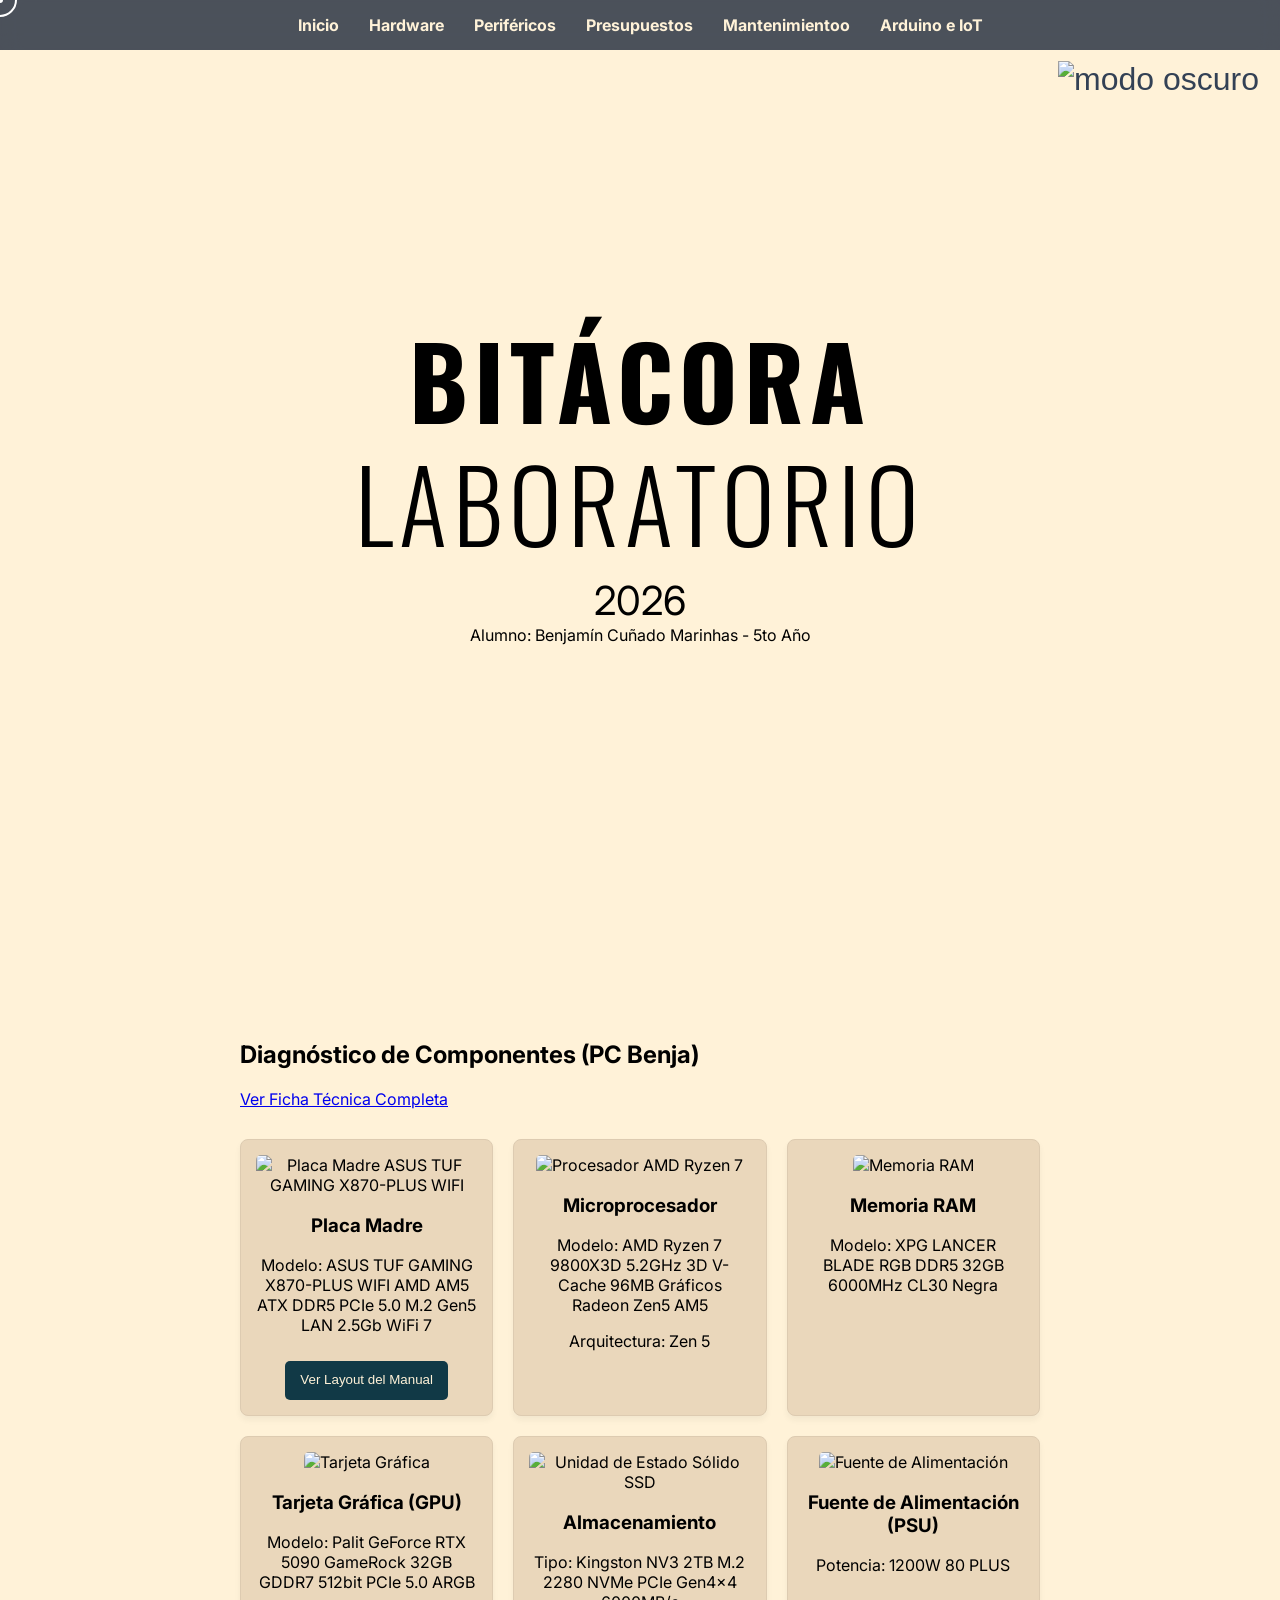
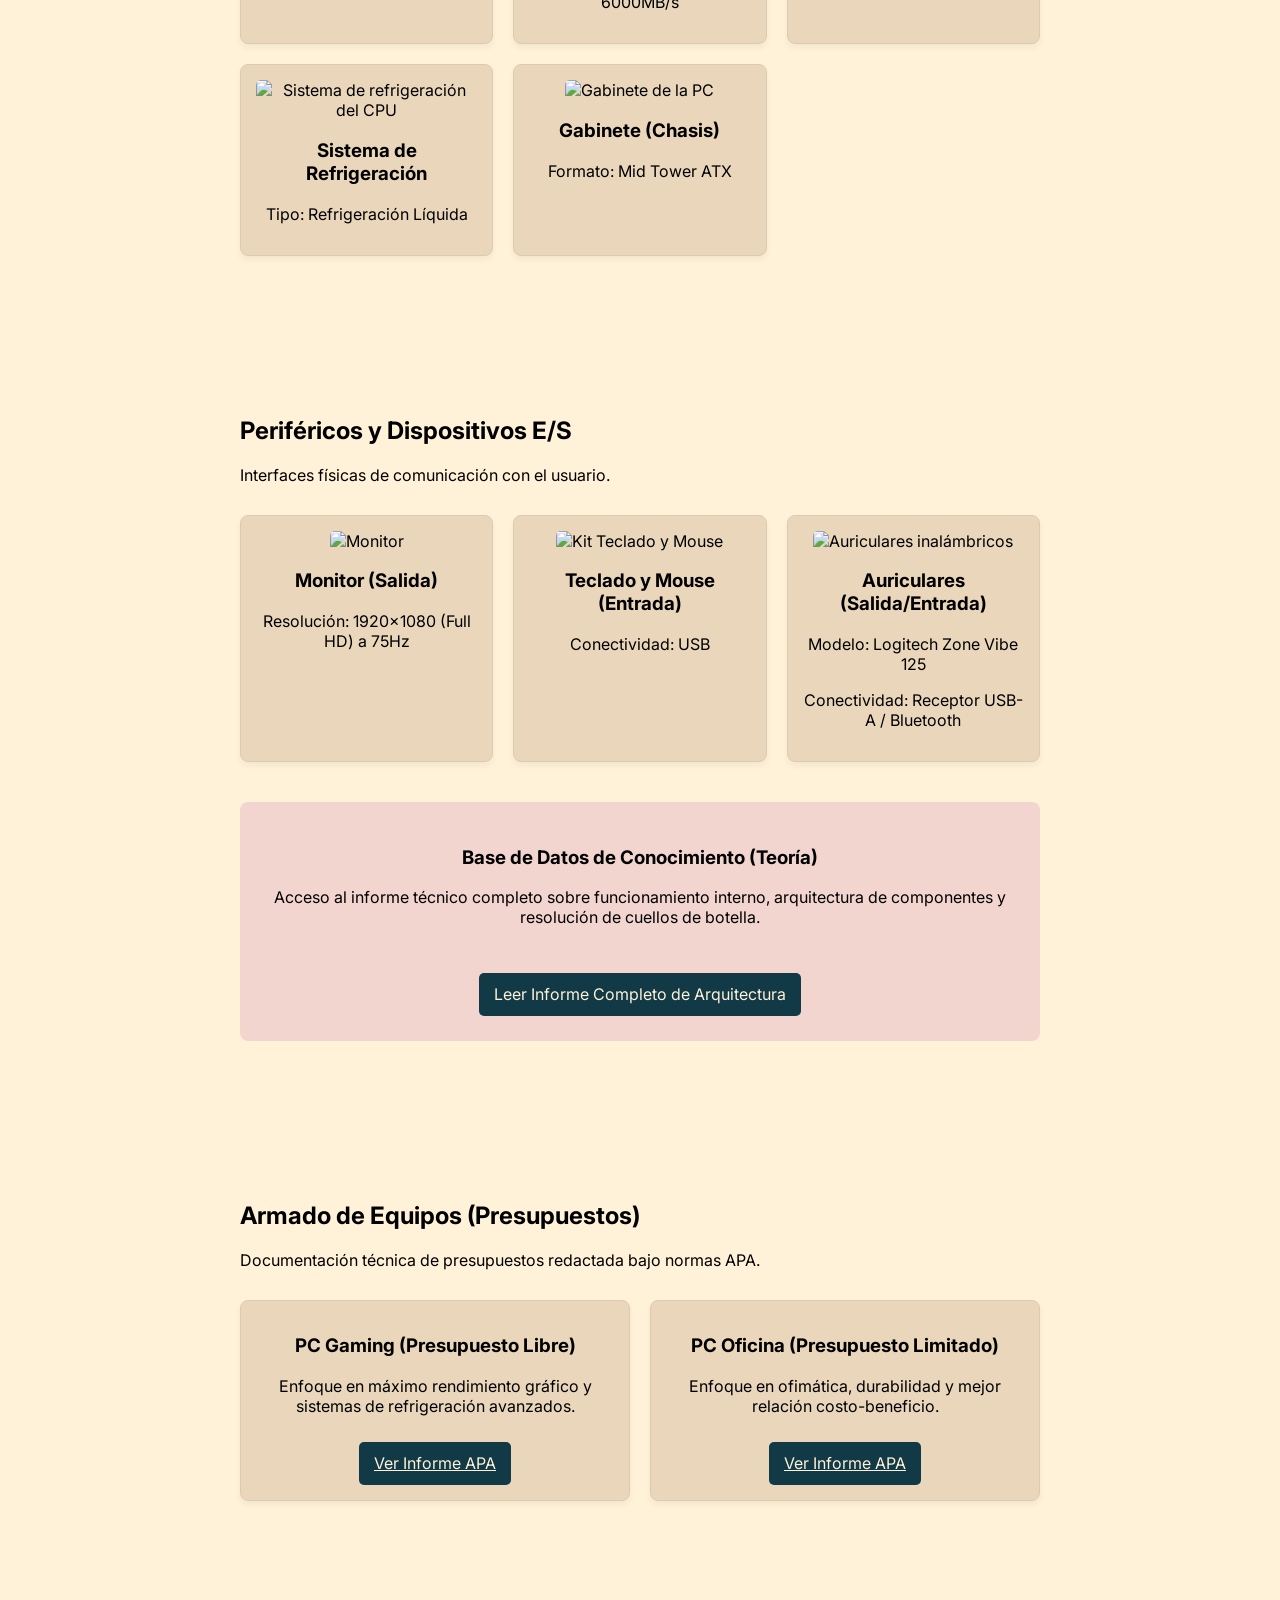
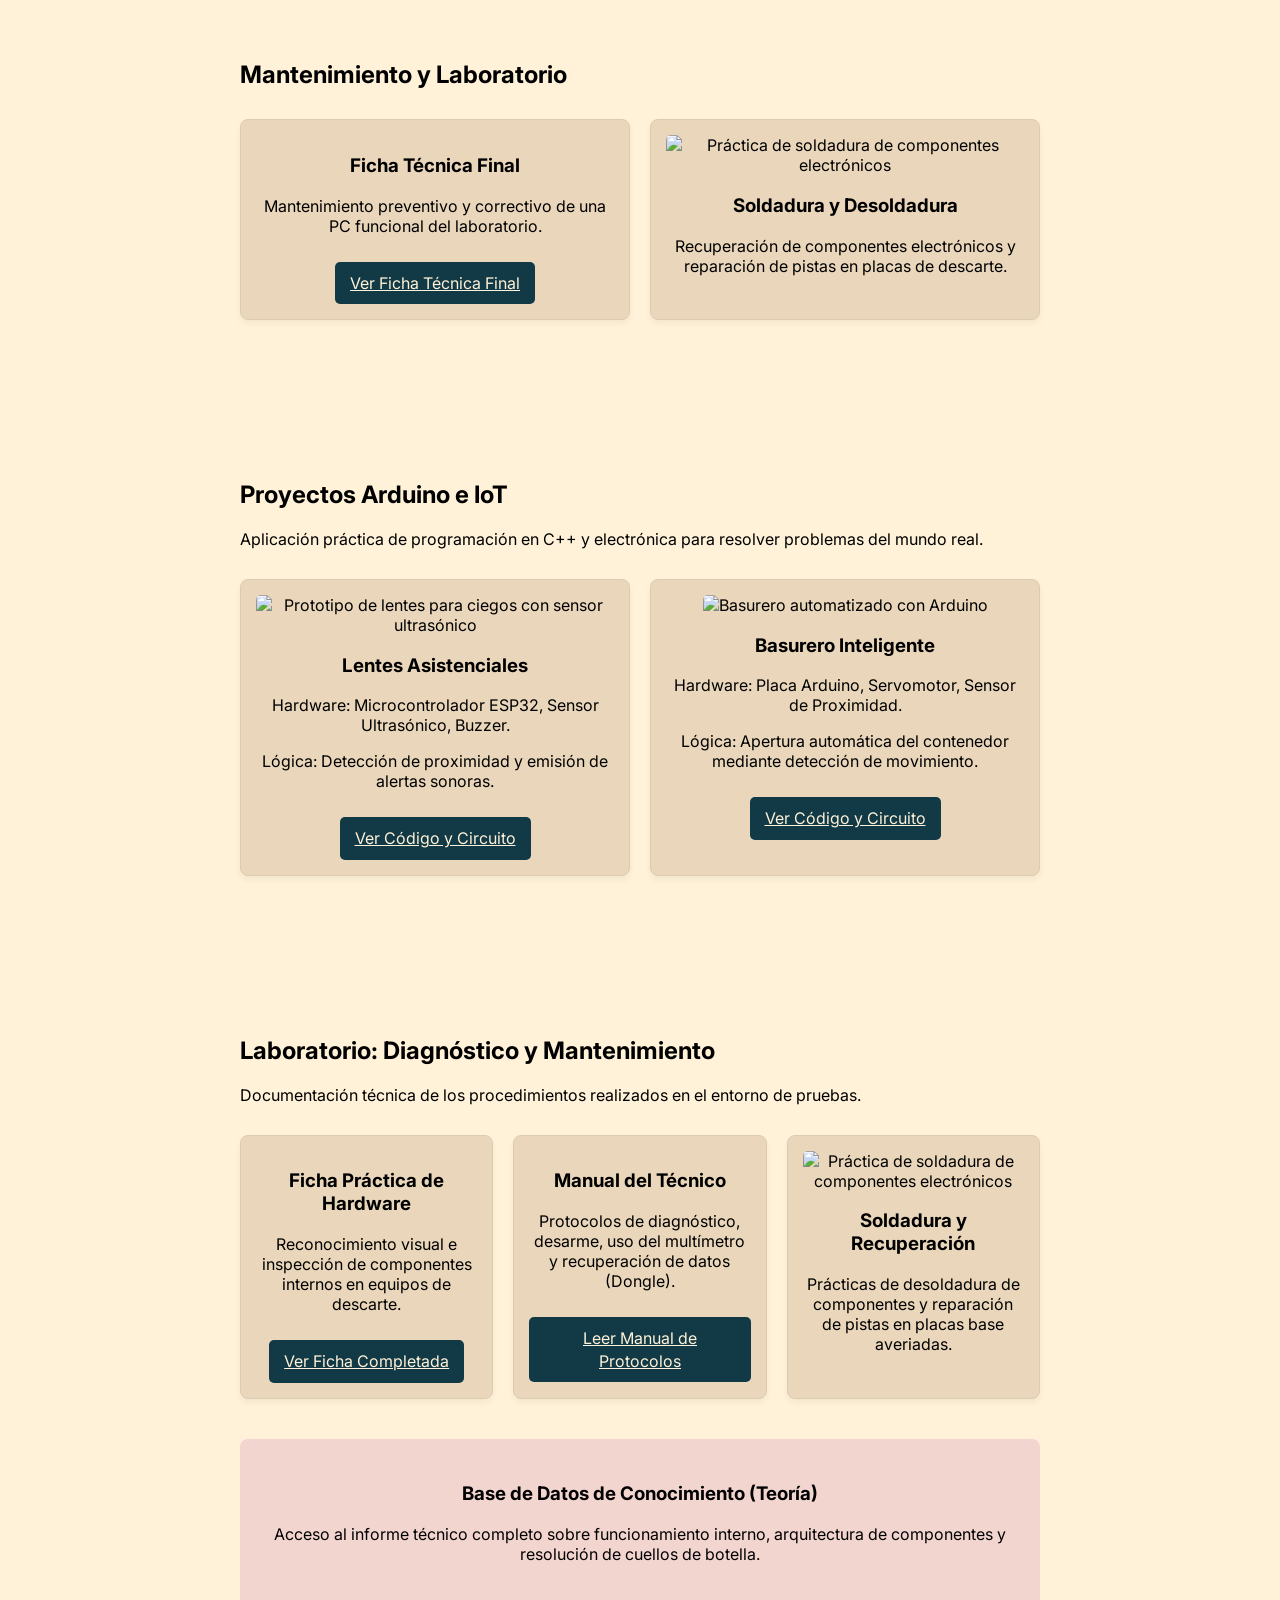
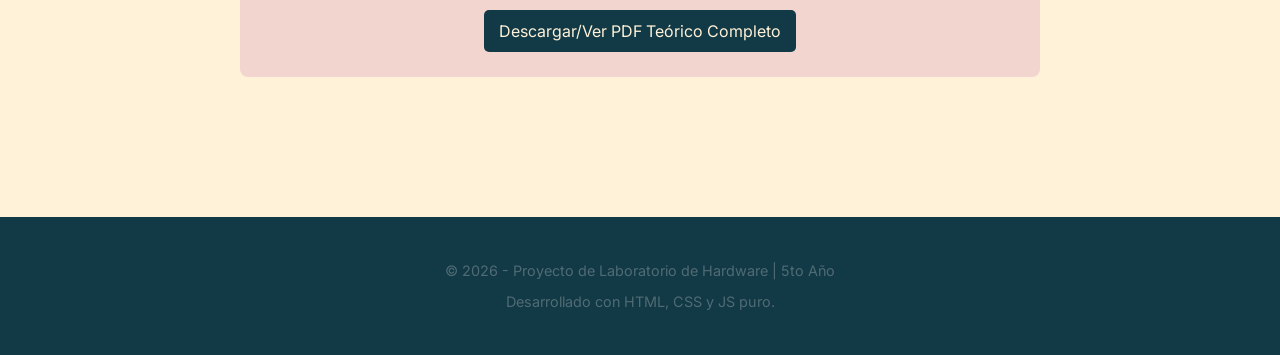
==== index.html @ 57a44647 "modifique el mantenmiento" ====
<!DOCTYPE html>
<html lang="es-en">
<head>
    <meta charset="UTF-8">
    <meta name="viewport" content="width=device-width, initial-scale=1.0">
    <title>Portafolio de Hardware | PC Benja</title>
    
    <meta name="description" content="Portafolio técnico de hardware, presupuestos y mantenimiento de PC. Proyecto de 5to año.">
    
    <meta name="keywords" content="hardware, armado de pc, intel, asus, mantenimiento, arduino, informática">
    
    <meta name="author" content="Nombre Apellido del Alumno">
    
    <link rel="stylesheet" href="styles/style.css">
    <link rel="preconnect" href="https://fonts.googleapis.com">
    <link rel="preconnect" href="https://fonts.gstatic.com" crossorigin>
    <link href="https://fonts.googleapis.com/css2?family=Oswald:wght@300;400;700&family=Inter:wght@300;400;700&display=swap" rel="stylesheet">
</head>

<body>
    <div id="cursor-dot"></div>
    <div id="cursor-outline"></div>
    <button id="btn-tema" class="interruptor-tema" title="Cambiar tema">
        <img id="icono-tema" src="images/luna.png" alt="modo oscuro">
    </button>

    <nav>
        <ul>
            <li><a href="#inicio">Inicio</a></li>
            <li><a href="#componentes">Hardware</a></li>
            <li><a href="#perifericos">Periféricos</a></li>
            <li><a href="#presupuestos">Presupuestos</a></li>
            <li><a href="#mantenimiento">Mantenimientoo</a></li>
            <li><a href="#arduino">Arduino e IoT</a></li>
        </ul>
    </nav>

<main>
    <section id="inicio" class="hero">
    <h1 class="titulo-principal">BITÁCORA</h1>
    <h1 class="titulo-secundario">LABORATORIO</h1>

    <div class="hero-sub">
        <p>2026</p>
        <p>Alumno: Benjamín Cuñado Marinhas - 5to Año</p>
    </div>
    </section>

    <section id="componentes">
    <h2>Diagnóstico de Componentes (PC Benja)</h2>
    <a href="LINK_DEL_DOC">Ver Ficha Técnica Completa</a>
    
    <div class="galeria-grid">
        <div class="tarjeta">
            <img src="images/placa madre.png" alt="Placa Madre ASUS TUF GAMING X870-PLUS WIFI">
            <h3>Placa Madre</h3>
            <p>Modelo: ASUS TUF GAMING X870-PLUS WIFI AMD AM5 ATX DDR5 PCIe 5.0 M.2 Gen5 LAN 2.5Gb WiFi 7</p>
            <button id="btn-diagnostico" class="boton-accion">Ver Layout del Manual</button>
        </div>
        
        <div class="tarjeta">
            <img src="images/procesador.png" alt="Procesador AMD Ryzen 7">
            <h3>Microprocesador</h3>
            <p>Modelo: AMD Ryzen 7 9800X3D 5.2GHz 3D V-Cache 96MB Gráficos Radeon Zen5 AM5</p>
            <p>Arquitectura: Zen 5</p>
        </div>

        <div class="tarjeta">
            <img src="images/ram.png" alt="Memoria RAM">
            <h3>Memoria RAM</h3>
            <p>Modelo: XPG LANCER BLADE RGB DDR5 32GB 6000MHz CL30 Negra</p>
        </div>

        <div class="tarjeta">
            <img src="images/gpu.jpg" alt="Tarjeta Gráfica">
            <h3>Tarjeta Gráfica (GPU)</h3>
            <p>Modelo: Palit GeForce RTX 5090 GameRock 32GB GDDR7 512bit PCIe 5.0 ARGB</p>
        </div>

        <div class="tarjeta">
            <img src="images/ssd.jpg" alt="Unidad de Estado Sólido SSD">
            <h3>Almacenamiento</h3>
            <p>Tipo: Kingston NV3 2TB M.2 2280 NVMe PCIe Gen4x4 6000MB/s</p>
        </div>

        <div class="tarjeta">
            <img src="images/fuente.jpg" alt="Fuente de Alimentación">
            <h3>Fuente de Alimentación (PSU)</h3>
            <p>Potencia: 1200W 80 PLUS</p>
        </div>

        <div class="tarjeta">
            <img src="images/cooler.jpg" alt="Sistema de refrigeración del CPU">
            <h3>Sistema de Refrigeración</h3>
            <p>Tipo: Refrigeración Líquida</p>
        </div>

        <div class="tarjeta">
            <img src="images/gabinete.jpg" alt="Gabinete de la PC">
            <h3>Gabinete (Chasis)</h3>
            <p>Formato: Mid Tower ATX</p>
        </div>
    </div>
</section>

<section id="perifericos">
        <h2>Periféricos y Dispositivos E/S</h2>
        <p>Interfaces físicas de comunicación con el usuario.</p>
        
        <div class="galeria-grid">
            <div class="tarjeta">
                <img src="images/monitor.jpg" alt="Monitor">
                <h3>Monitor (Salida)</h3>
                <p>Resolución: 1920x1080 (Full HD) a 75Hz</p>
            </div>
            
            <div class="tarjeta">
                <img src="images/tecladoymouse.jpg" alt="Kit Teclado y Mouse">
                <h3>Teclado y Mouse (Entrada)</h3>
                <p>Conectividad: USB </p>
            </div>

            <div class="tarjeta">
                <img src="images/auriculares.jpg" alt="Auriculares inalámbricos">
                <h3>Auriculares (Salida/Entrada)</h3>
                <p>Modelo: Logitech Zone Vibe 125</p>
                <p>Conectividad: Receptor USB-A / Bluetooth</p>
            </div>
        </div>

        <div class="BasedeDatos">
            <h3>Base de Datos de Conocimiento (Teoría)</h3>
            <p>Acceso al informe técnico completo sobre funcionamiento interno, arquitectura de componentes y resolución de cuellos de botella.</p>
            <br>
            <a href="LINK_AL_PDF_TEORICO" target="_blank" class="boton-accion" style="text-decoration: none;">
                Leer Informe Completo de Arquitectura
            </a>
        </div>

    </section>

    <section id="presupuestos">
        <h2>Armado de Equipos (Presupuestos)</h2>
        <p>Documentación técnica de presupuestos redactada bajo normas APA.</p>
        
        <div class="galeria-grid">
            <div class="tarjeta">
                <h3>PC Gaming (Presupuesto Libre)</h3>
                <p>Enfoque en máximo rendimiento gráfico y sistemas de refrigeración avanzados.</p>
                <a href="LINK_DOC_GAMING" target="_blank" class="boton-accion">Ver Informe APA</a>
            </div>
            
            <div class="tarjeta">
                <h3>PC Oficina (Presupuesto Limitado)</h3>
                <p>Enfoque en ofimática, durabilidad y mejor relación costo-beneficio.</p>
                <a href="LINK_DOC_OFICINA" target="_blank" class="boton-accion">Ver Informe APA</a>
            </div>
        </div>
    </section>

    <section id="mantenimiento">
        <h2>Mantenimiento y Laboratorio</h2>
        <div class="galeria-grid">
            <div class="tarjeta">
                <h3>Ficha Técnica Final</h3>
                <p>Mantenimiento preventivo y correctivo de una PC funcional del laboratorio.</p>
                <a href="LINK_FICHA_MANTENIMIENTO" target="_blank" class="boton-accion">Ver Ficha Técnica Final</a>
            </div>
            <div class="tarjeta">
                <img src="images/soldadura.jpg" alt="Práctica de soldadura de componentes electrónicos">
                <h3>Soldadura y Desoldadura</h3>
                <p>Recuperación de componentes electrónicos y reparación de pistas en placas de descarte.</p>
            </div>
        </div>
    </section>

    <section id="arduino">
        <h2>Proyectos Arduino e IoT</h2>
        <p>Aplicación práctica de programación en C++ y electrónica para resolver problemas del mundo real.</p>
        
        <div class="galeria-grid">
            <div class="tarjeta">
                <img src="images/lentes_ciegos.jpg" alt="Prototipo de lentes para ciegos con sensor ultrasónico">
                <h3>Lentes Asistenciales</h3>
                <p>Hardware: Microcontrolador ESP32, Sensor Ultrasónico, Buzzer.</p>
                <p>Lógica: Detección de proximidad y emisión de alertas sonoras.</p>
                <a href="LINK_AL_CODIGO_O_INFORME" target="_blank" class="boton-accion">Ver Código y Circuito</a>
            </div>

            <div class="tarjeta">
                <img src="images/basurero.jpg" alt="Basurero automatizado con Arduino">
                <h3>Basurero Inteligente</h3>
                <p>Hardware: Placa Arduino, Servomotor, Sensor de Proximidad.</p>
                <p>Lógica: Apertura automática del contenedor mediante detección de movimiento.</p>
                <a href="LINK_AL_CODIGO_O_INFORME" target="_blank" class="boton-accion">Ver Código y Circuito</a>
            </div>
        </div>
    </section>
    
    <section id="mantenimiento">
        <h2>Laboratorio: Diagnóstico y Mantenimiento</h2>
        <p>Documentación técnica de los procedimientos realizados en el entorno de pruebas.</p>
        
        <div class="galeria-grid">
            <div class="tarjeta">
                <h3>Ficha Práctica de Hardware</h3>
                <p>Reconocimiento visual e inspección de componentes internos en equipos de descarte.</p>
                <a href="LINK_A_LA_FICHA_PRACTICA" target="_blank" class="boton-accion">Ver Ficha Completada</a>
            </div>

            <div class="tarjeta">
                <h3>Manual del Técnico</h3>
                <p>Protocolos de diagnóstico, desarme, uso del multímetro y recuperación de datos (Dongle).</p>
                <a href="LINK_AL_MANUAL_UNIFICADO" target="_blank" class="boton-accion">Leer Manual de Protocolos</a>
            </div>

            <div class="tarjeta">
                <img src="images/soldadura.jpg" alt="Práctica de soldadura de componentes electrónicos">
                <h3>Soldadura y Recuperación</h3>
                <p>Prácticas de desoldadura de componentes y reparación de pistas en placas base averiadas.</p>
            </div>
        </div>

        <div class="caja-destacada">
            <h3>Base de Datos de Conocimiento (Teoría)</h3>
            <p>Acceso al informe técnico completo sobre funcionamiento interno, arquitectura de componentes y resolución de cuellos de botella.</p>
            <br>
            <a href="LINK_AL_PDF_TEORICO" target="_blank" class="boton-accion" style="text-decoration: none;">
                Descargar/Ver PDF Teórico Completo
            </a>
        </div>
    </section>

</main>

<footer>
    <p>&copy; 2026 - Proyecto de Laboratorio de Hardware | 5to Año</p>
    <p>Desarrollado con HTML, CSS y JS puro.</p>
</footer>

<dialog id="modal-info">
    <h3>Layout de Placa Madre ASUS</h3>
    <img src="images/layout_asus.png" alt="Esquema del manual de ASUS B560" style="width: 100%; height: auto;">
    <p>El zócalo LGA1200 aloja el procesador Intel Core i5-10400. Se observan las ranuras DIMM para los 16GB de memoria RAM instalada.</p>
    <button id="btn-cerrar" class="boton-accion">Cerrar Explicación</button>
</dialog>

<script src="scripts/main.js"></script>
</body>
</html>
---- styles/style.css ----
/* HOJA DE ESTILOS CSS (Cascading Style Sheets) */

body {
    font-family: 'Inter', sans-serif; 
    .titulo-principal,
    .titulo-secundario {
    font-family: 'Oswald', sans-serif;
    }
    background-color: #FFF2D8;
    margin: 0; /* Elimina el margen blanco que los navegadores ponen por defecto */
    transition: background-color 0.3s, color 0.3s; /* Prepara el terreno para un cambio de tema suave */
}

nav {
    background-color: #FFF2D8; /* Color de fondo del menú (azul muy oscuro para contrastar) */
    padding: 15px; /* Genera espacio interno para que el menú no quede apretado */
    position: sticky; /* Hace que el menú se quede "pegado" al hacer scroll hacia abajo */
    top: 0; /* Se fija exactamente en el borde superior de la pantalla */
}

nav ul {
    list-style: none; /* Quita los puntos de la lista */
    display: flex; /* Flexbox: transforma la lista vertical en una fila horizontal */
    justify-content: center; /* Centra los elementos en el medio de la pantalla */
    gap: 30px; /* Separación exacta de 30 píxeles entre cada botón */
    margin: 0; /* Quitamos los márgenes por defecto */
    padding: 0; /* Quitamos los rellenos por defecto */
}

nav a {
    color: #FFF2D8; /* Color del texto del link a blanco para que resalte */
    text-decoration: none; /* Quita la línea azul subrayada */
    font-weight: bold; /* Pone el texto en negrita */
}

main {
    max-width: 800px; /* Limita el ancho en monitores grandes a 800 píxeles */
    margin: 0 auto; /* Centra el bloque: 0 margen arriba/abajo, 'auto' a los costados */
    padding: 20px; /* Da un espacio interior para que el texto no toque los bordes */
    
}

/* Selecciona cada división temática (Inicio, Componentes, etc.) */
section {
    /* ELIMINAMOS EL min-height: 80vh; QUE GENERABA EL ESPACIO GIGANTE */
    
    /* Espacio arriba para que el menú pegajoso no tape los títulos al hacer clic */
    padding-top: 80px; 
    
    /* Espacio razonable y prolijo hacia abajo para separar las secciones */
    margin-bottom: 60px; 
}
/* Centra el texto y el ícono solo en la sección de presentación */
#inicio {
    text-align: center;
    margin-top: 20px;
}

/* Le da un poco de color al ícono para que no quede negro básico */
#inicio svg {
    color: #132d57; /* Azul moderno */
    margin-top: 15px;
}

.galeria-grid {
    display: grid; /* Activa CSS Grid, la herramienta más potente para crear cuadrículas */
    grid-template-columns: repeat(auto-fit, minmax(250px, 1fr)); /* Diseño responsivo: adapta columnas al ancho disponible */
    gap: 20px; /* Define un espacio exacto de 20 píxeles entre cada tarjeta */
    margin-top: 30px; /* Separa la galería 30 píxeles del elemento que tenga arriba */
}

.tarjeta {
    background-color: #EAD7BB; /* Fondo blanco para que la tarjeta resalte */
    border: 1px solid #ddcbb1; /* Un borde gris muy sutil para delimitar la caja */
    border-radius: 8px; /* Redondea las esquinas de la caja */
    padding: 15px; /* Espacio interno para que el texto y la foto no toquen los bordes */
    text-align: center; /* Centra el texto y el botón dentro de la tarjeta */
    box-shadow: 0 4px 6px #1b1e220d; /* Genera una sombra para dar efecto de profundidad */
}

.tarjeta img {    
    width: 100%; /* La imagen ocupará siempre el 100% del ancho disponible en su tarjeta */
    height: 200px; /* Fija una altura exacta para uniformidad */
    object-fit: cover; /* Evita que la foto se deforme al forzarle la altura */
    border-radius: 5px; /* Redondea las esquinas de la foto */
}

.boton-accion {
    background-color: #113946; /* Color de fondo azul moderno */
    color: #FFF2D8; /* Texto en blanco para contrastar */
    border: none; /* Quita el borde estándar de los navegadores */
    padding: 10px 15px; /* Relleno interno del botón */
    border-radius: 5px; /* Redondea las esquinas del botón */
    cursor: pointer; /* Transforma el cursor en una mano indicando interactividad */
    margin-top: 10px; /* Margen superior para separación */
    display: inline-block;
    white-space: normal;
    line-height: 1.4;
}
dialog {
    border: none; /* Quita el borde por defecto */
    border-radius: 10px; /* Redondea la ventana */
    padding: 25px; /* Espacio interno de la ventana */
    max-width: 500px; /* Ancho máximo en pantallas grandes */
    box-shadow: 0 10px 25px rgba(0,0,0,0.3); /* Sombra pronunciada para destacar */
}

dialog::backdrop {
    background-color: rgba(0, 0, 0, 0.7); /* Oscurece el fondo de la página al abrirse */
}
/* --- ETAPA 6: TOQUES FINALES (FOOTER, ANIMACIONES Y RESPONSIVE) --- */

/* 1. DISEÑO DEL FOOTER */
footer {
    background-color: #113946;
    color: #516b74;
    text-align: center;
    padding: 30px 20px;
    margin-top: 60px; /* Lo separa del contenido principal */
    font-size: 0.9rem;
}

/* 2. MICRO-ANIMACIONES (EFECTO ANTIGRAVEDAD) */
/* Seleccionamos las tarjetas e indicamos que cualquier cambio debe ser fluido (0.3 segundos) */
.tarjeta {
    transition: transform 0.3s ease, box-shadow 0.3s ease;
}

/* Pseudo-clase ':hover' (detecta cuando el puntero del mouse pasa por encima) */
.tarjeta:hover {
    /* translateY(-10px) levanta la tarjeta 10 píxeles hacia arriba simulando flotar */
    transform: translateY(-10px);
    
    /* Aumentamos la sombra debajo para reforzar el efecto 3D de que se separó del fondo */
    box-shadow: 0 15px 30px rgba(0,0,0,0.15);
}

.boton-accion {
    transition: background-color 0.2s ease, transform 0.2s ease;
}

.boton-accion:hover {
    background-color: #274d5a; /* Azul más oscuro al pasar el mouse */
    transform: scale(1.05); /* El botón "late" o crece un 5% */
}

/* 3. MEDIA QUERIES (PUNTOS DE RUPTURA PARA CELULARES) */
/* Todo el código dentro de esta regla SOLO se ejecutará si la pantalla mide 600px de ancho o menos */
@media screen and (max-width: 600px) {
    
    /* Modificamos el menú para que los botones se apilen en vertical en vez de estar en fila */
    nav ul {
        flex-direction: column;
        align-items: center;
        gap: 15px; /* Reducimos el espacio entre botones */
    }

    /* Achicamos los títulos principales para que no se desborden de la pantalla del celular */
    h1 {
        font-size: 1.5rem;
    }
    
    h2 {
        font-size: 1.2rem;
    }

    /* Reducimos el relleno interno de la ventana modal para ganar espacio */
    dialog {
        padding: 15px;
        width: 95%; /* Aprovechamos casi todo el ancho de la pantallita */
    }
}
/* --- ETAPA 7: MODO OSCURO Y BOTÓN FLOTANTE --- */

.interruptor-tema {
    position: fixed;
    top: 60px;
    right: 15px;
    z-index: 1000;
    
    background: transparent;
    border: none;
    font-size: 2rem;
    color: #334155;
    cursor: pointer;
    transition: transform 0.2s ease, color 0.3s ease;
}

.interruptor-tema:hover {
    transform: scale(1.1) rotate(10deg); 
}

body.modo-oscuro {
    background-color: #2C3930;
    color: #DCD7C9;
}

body.modo-oscuro .interruptor-tema {
    color: #151411;
}

body.modo-oscuro .tarjeta {
    background-color: #3F4F44;
    border: 1px solid #37453b;
    color: #f8fafc;
}

body.modo-oscuro dialog {
    background-color: #3b281e;
    color: #f8fafc;
}

body.modo-oscuro a {
    color: #dcc9c9;
}

/*base de datos*/
.BasedeDatos {
    text-align: center; 
    margin-top: 40px; 
    padding: 25px; 
    background-color: #f3d5d0; /* Color gris clarito elegante para el modo día */
    border-radius: 8px; /* Bordes redondeados acordes al resto del sitio */
    transition: background-color 0.3s, color 0.3s; /* Transición suave para el cambio de tema */
}

/* Regla para que la caja se oscurezca cuando activamos el Modo Oscuro */
body.modo-oscuro .BasedeDatos {
    background-color: #1e293b; /* Fondo azul noche profundo */
    border: 1px solid #334155; /* Borde sutil para que no se pierda en el fondo oscuro */
}
/* --- ETAPA 9: ESTILOS DE LA CAJA DESTACADA (MANTENIMIENTO) --- */

.caja-destacada {
    text-align: center; 
    margin-top: 40px; 
    padding: 25px; 
    background-color: #f3d5d0; /* Color gris clarito elegante para el modo día */
    border-radius: 8px; /* Bordes redondeados acordes al resto del sitio */
    transition: background-color 0.3s, color 0.3s; /* Transición suave para el cambio de tema */
}

/* Regla para que la caja se oscurezca cuando activamos el Modo Oscuro */
body.modo-oscuro .caja-destacada {
    background-color: #1e293b; /* Fondo azul noche profundo */
    border: 1px solid #334155; /* Borde sutil para que no se pierda en el fondo oscuro */
}

/* --- ETAPA 10: ESTÉTICA DEL SEGUIDOR DE CURSOR --- */
/* Puntito del centro */
#cursor-dot {
    position: fixed;
    width: 6px;
    height: 6px;
    background-color: white;
    border-radius: 50%;
    
    pointer-events: none;
    z-index: 9999;

    transform: translate(-50%, -50%);
}

/* Círculo exterior (el seguidor) */
#cursor-outline {
    position: fixed;
    width: 30px;
    height: 30px;
    border: 2px solid white; /* SOLO BORDE */
    border-radius: 50%;
    
    pointer-events: none;
    z-index: 9998;

    transform: translate(-50%, -50%);
    
    transition: all 0.15s ease-out; /* efecto suave */
}

/* --- ETAPA 11: GLASSMORPHISM Y SCROLLBAR --- */

/* Modificamos el menú para que parezca de cristal (tipo Windows 11 o macOS) */
nav {
    background-color: rgba(30, 41, 59, 0.8) !important; /* Azul oscuro con 80% de opacidad */
    backdrop-filter: blur(10px); /* Pide a la tarjeta gráfica que desenfoque lo que pasa por detrás */
    -webkit-backdrop-filter: blur(10px); /* Soporte para navegadores basados en Safari */
}

/* Personalización del Scrollbar (Barra de desplazamiento) */
::-webkit-scrollbar {
    width: 10px; /* Ancho de la barra */
}

::-webkit-scrollbar-track {
    background: #f1f5f9; /* Color de la pista o "carril" */
}

::-webkit-scrollbar-thumb {
    background: #28293e; /* Color azul moderno para la barrita móvil */
    border-radius: 5px; /* Bordes redondeados */
}

::-webkit-scrollbar-thumb:hover {
    background: #3a3b59/* Azul más oscuro al pasar el mouse */
}

#inicio {
    padding-top: 0 !important;
    margin-top: 0 !important;
}

/* HERO */
.hero {
    height: 90vh;
    display: flex;
    flex-direction: column;
    justify-content: center;
    align-items: center;
    
    text-align: center;
}

/* TITULOS */
.titulo-principal {
    font-size: 100px;
    font-weight: 700;
    letter-spacing: 6px;
    margin: 0;
    margin-bottom: -25px;
}

.titulo-secundario {
    font-size: 100px;
    font-weight: 300;
    letter-spacing: 6px;
    margin: 0;
}

/* SUB */
.hero-sub {
    margin-top: 0px;
    margin-bottom: 0px;
}

.hero-sub p:first-child {
    font-size: 40px;
    margin: 0;
    margin-bottom: 0px;
}

.hero-sub p:last-child {
    font-size: 16px;
    margin: 0;
}

.interruptor-tema img {
    width: 40px;
    height: 40px;
}
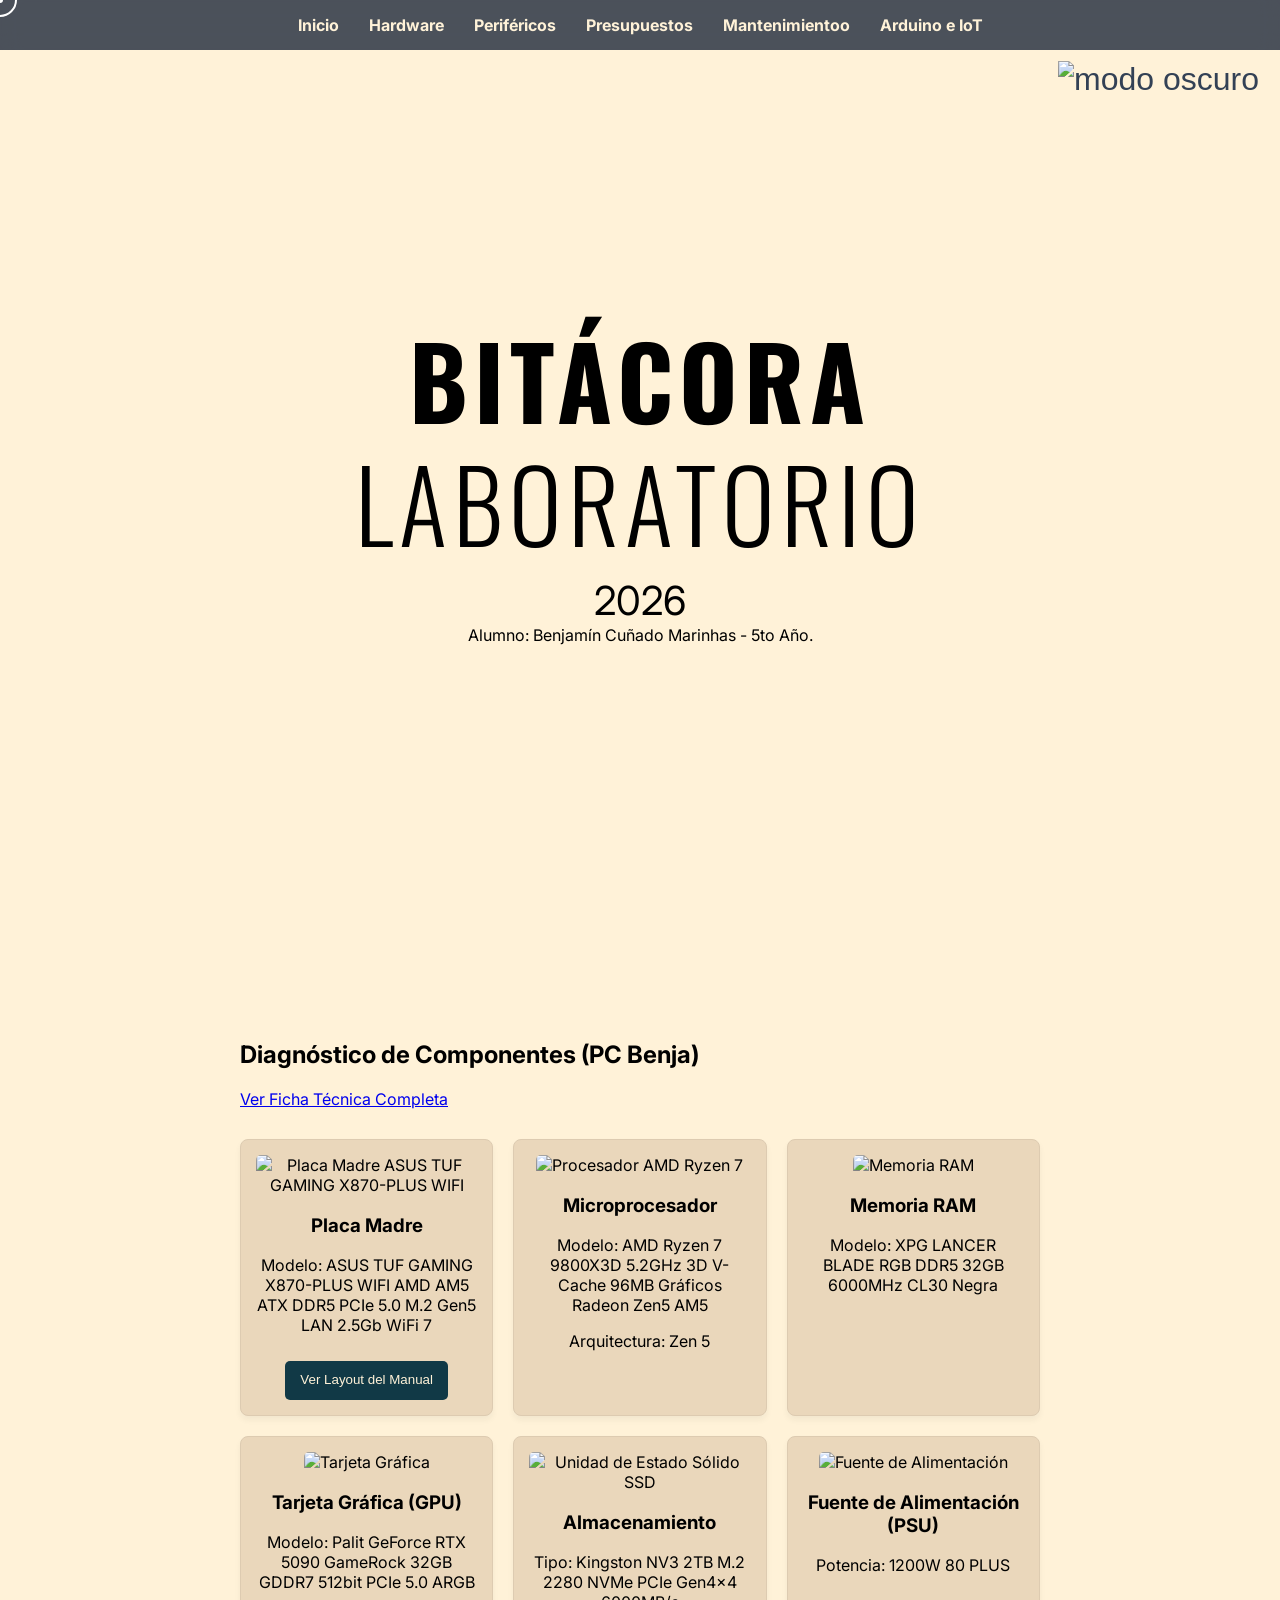
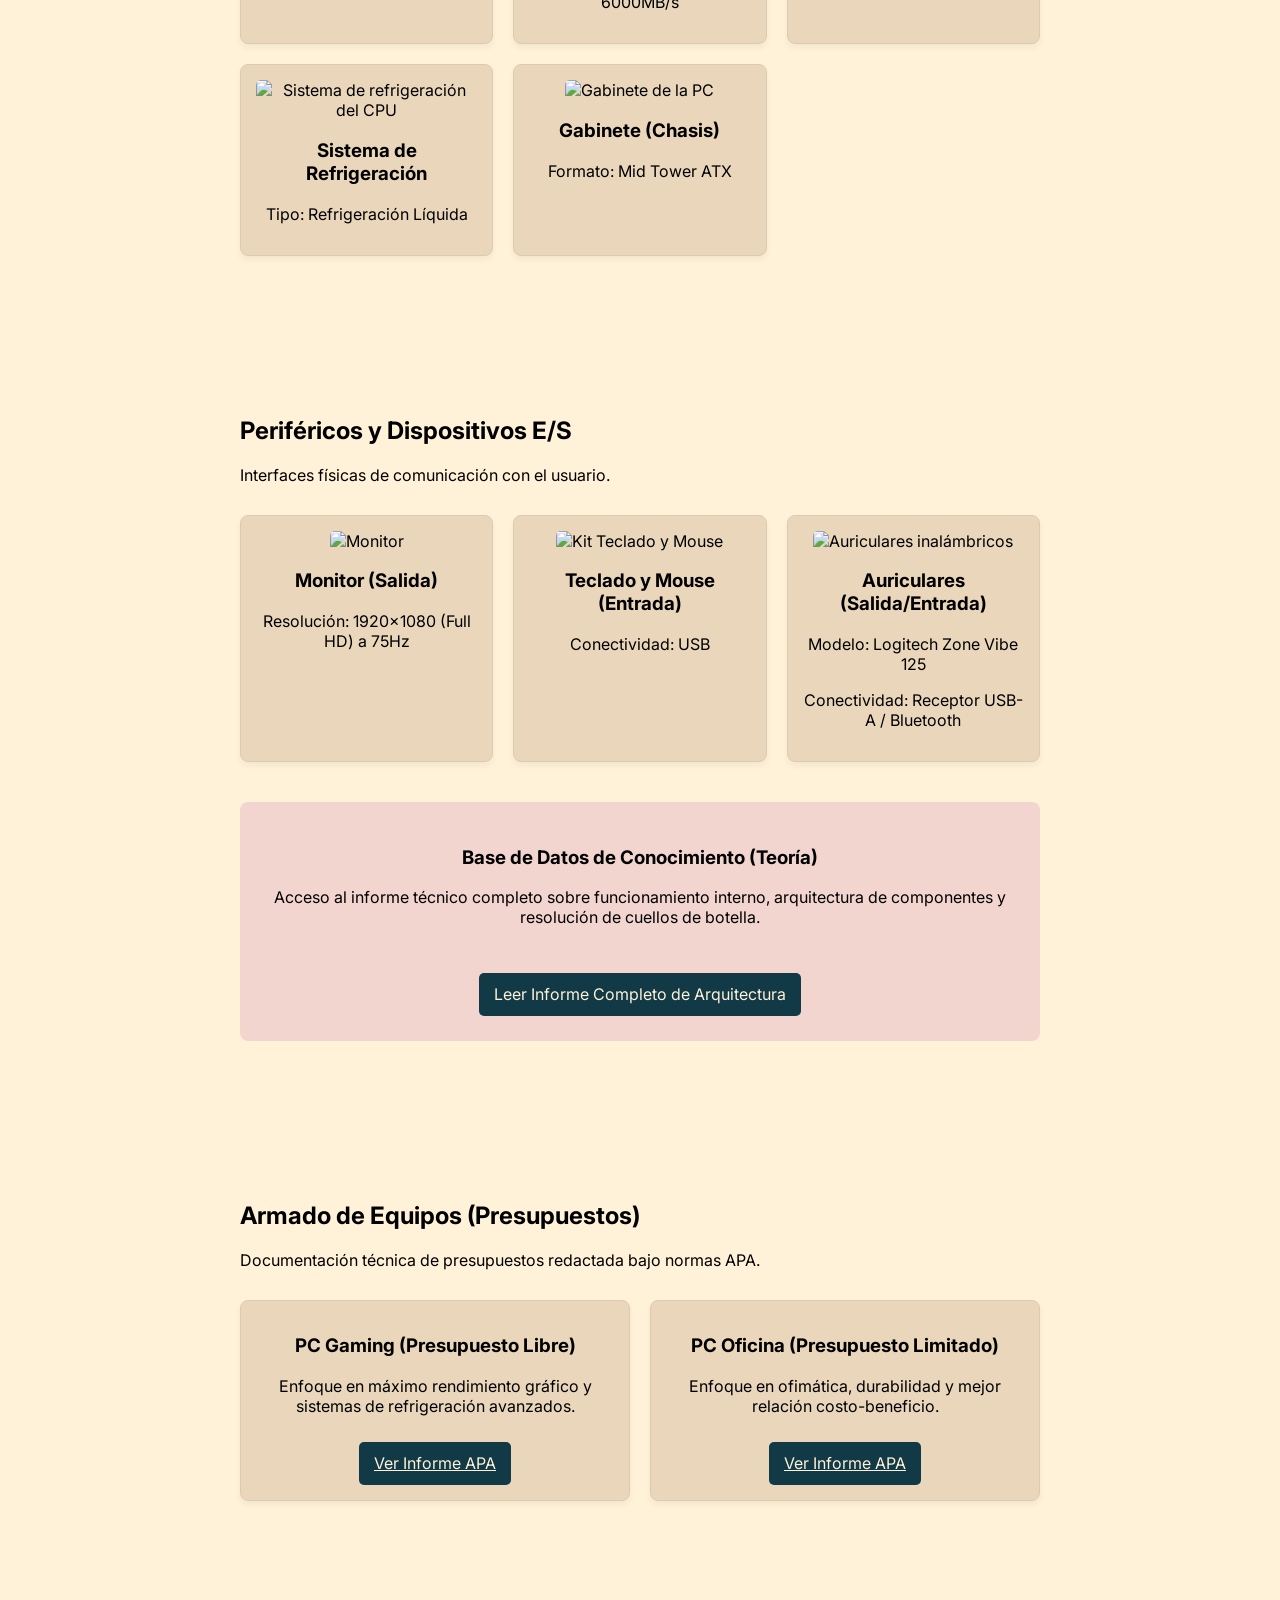
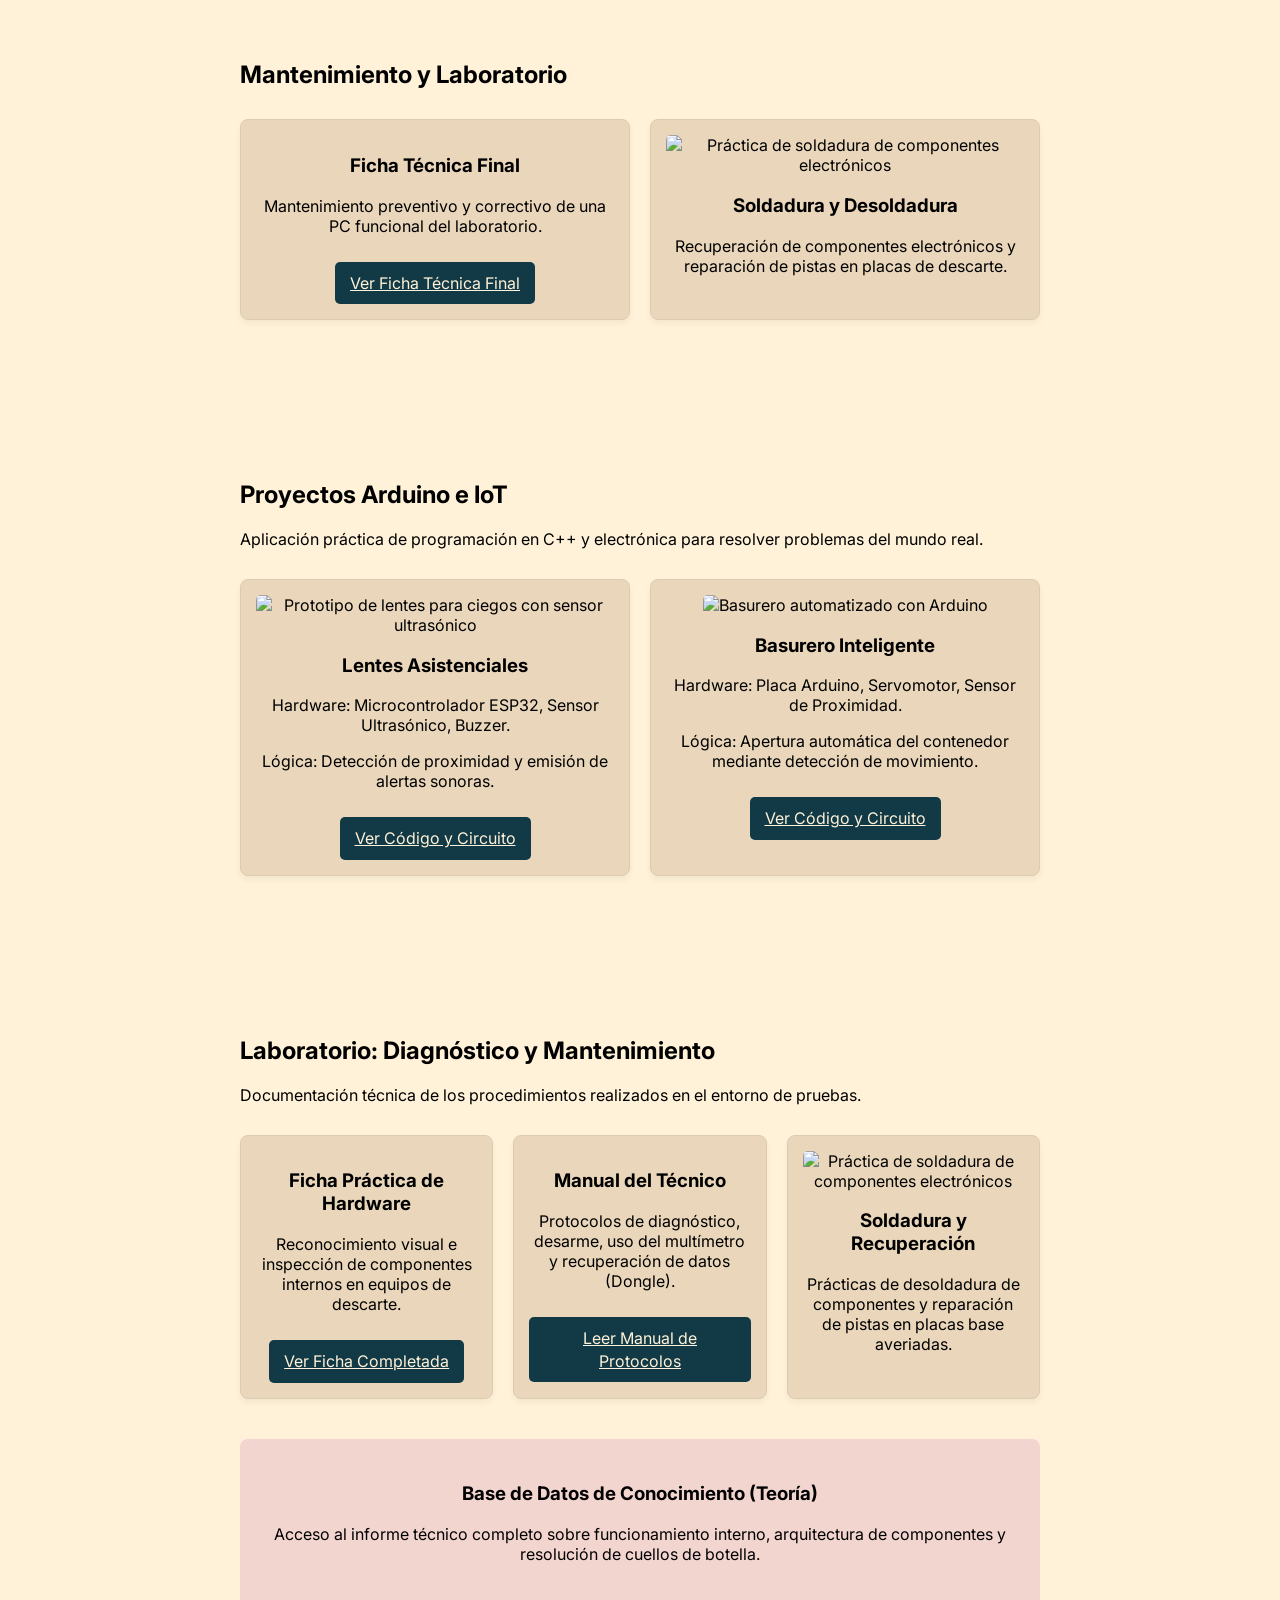
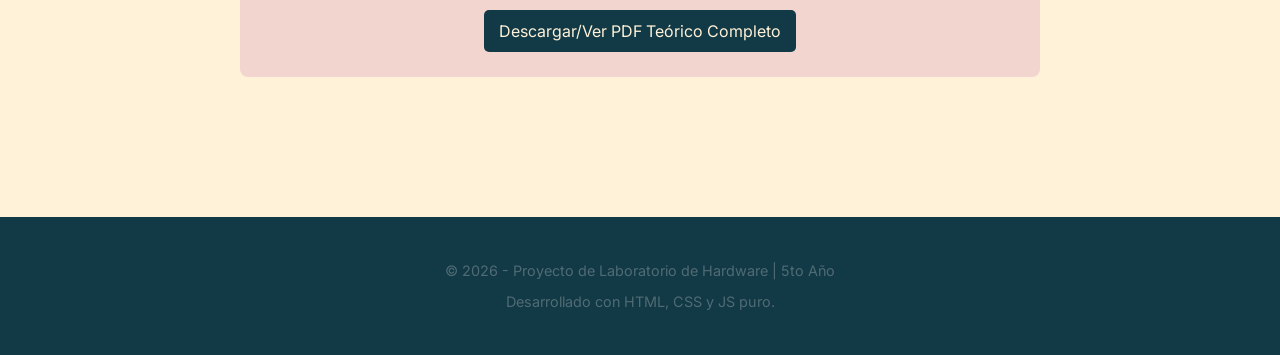
==== commit 0d5af07b: "un ." ====
--- a/index.html
+++ b/index.html
@@ -42,7 +42,7 @@
 
     <div class="hero-sub">
         <p>2026</p>
-        <p>Alumno: Benjamín Cuñado Marinhas - 5to Año</p>
+        <p>Alumno: Benjamín Cuñado Marinhas - 5to Año.</p>
     </div>
     </section>
 
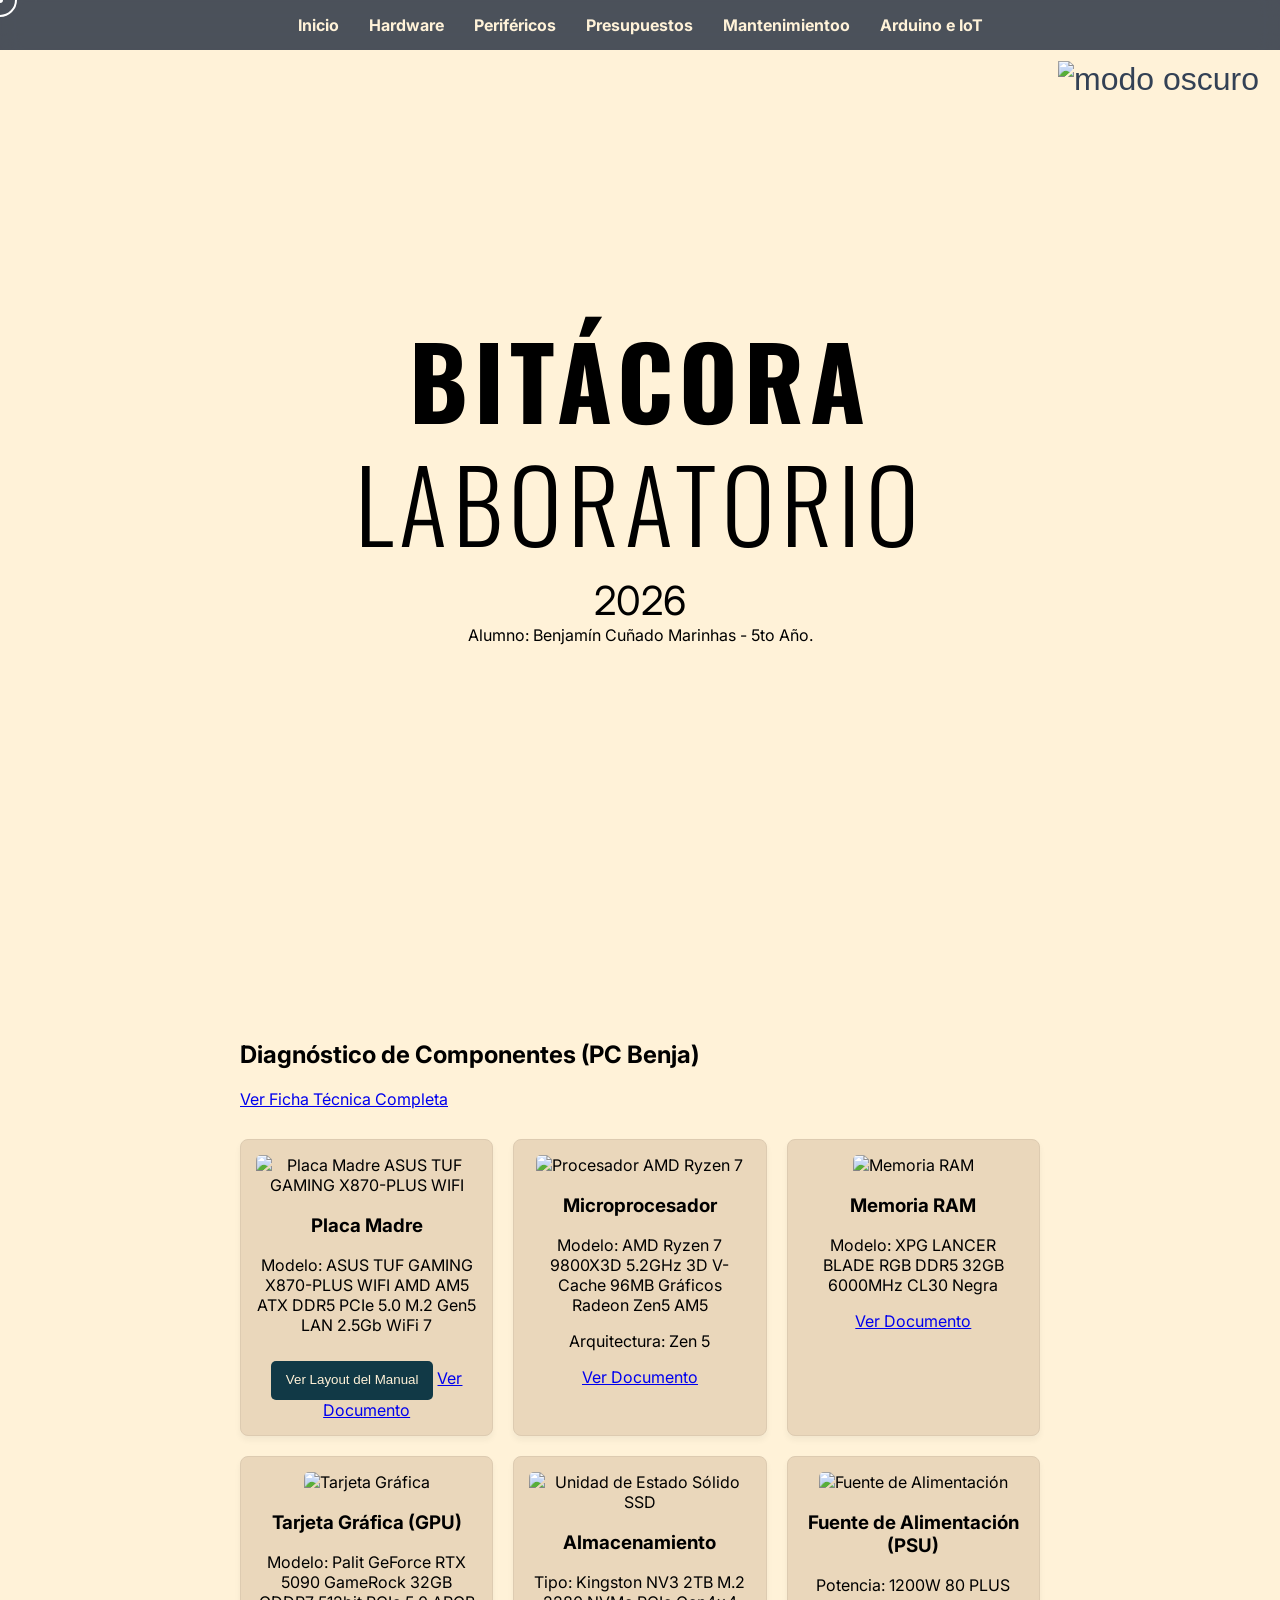
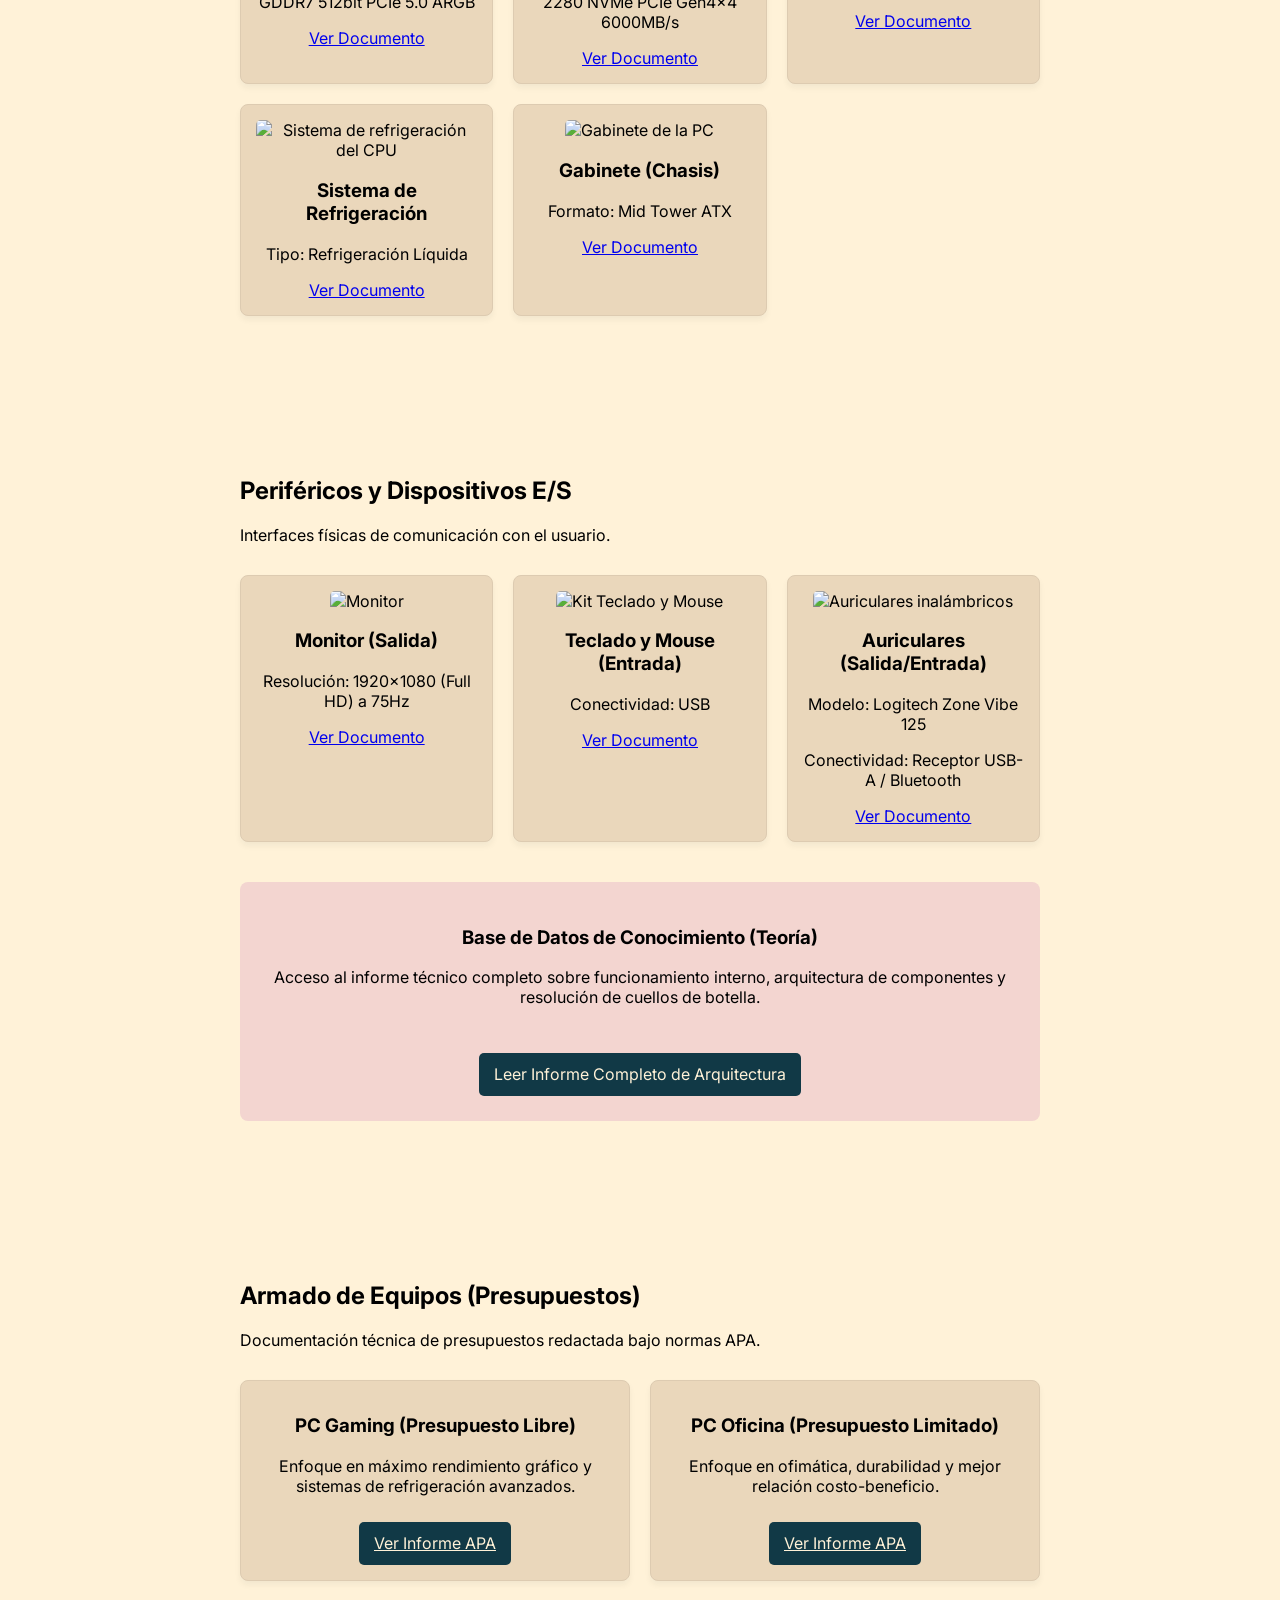
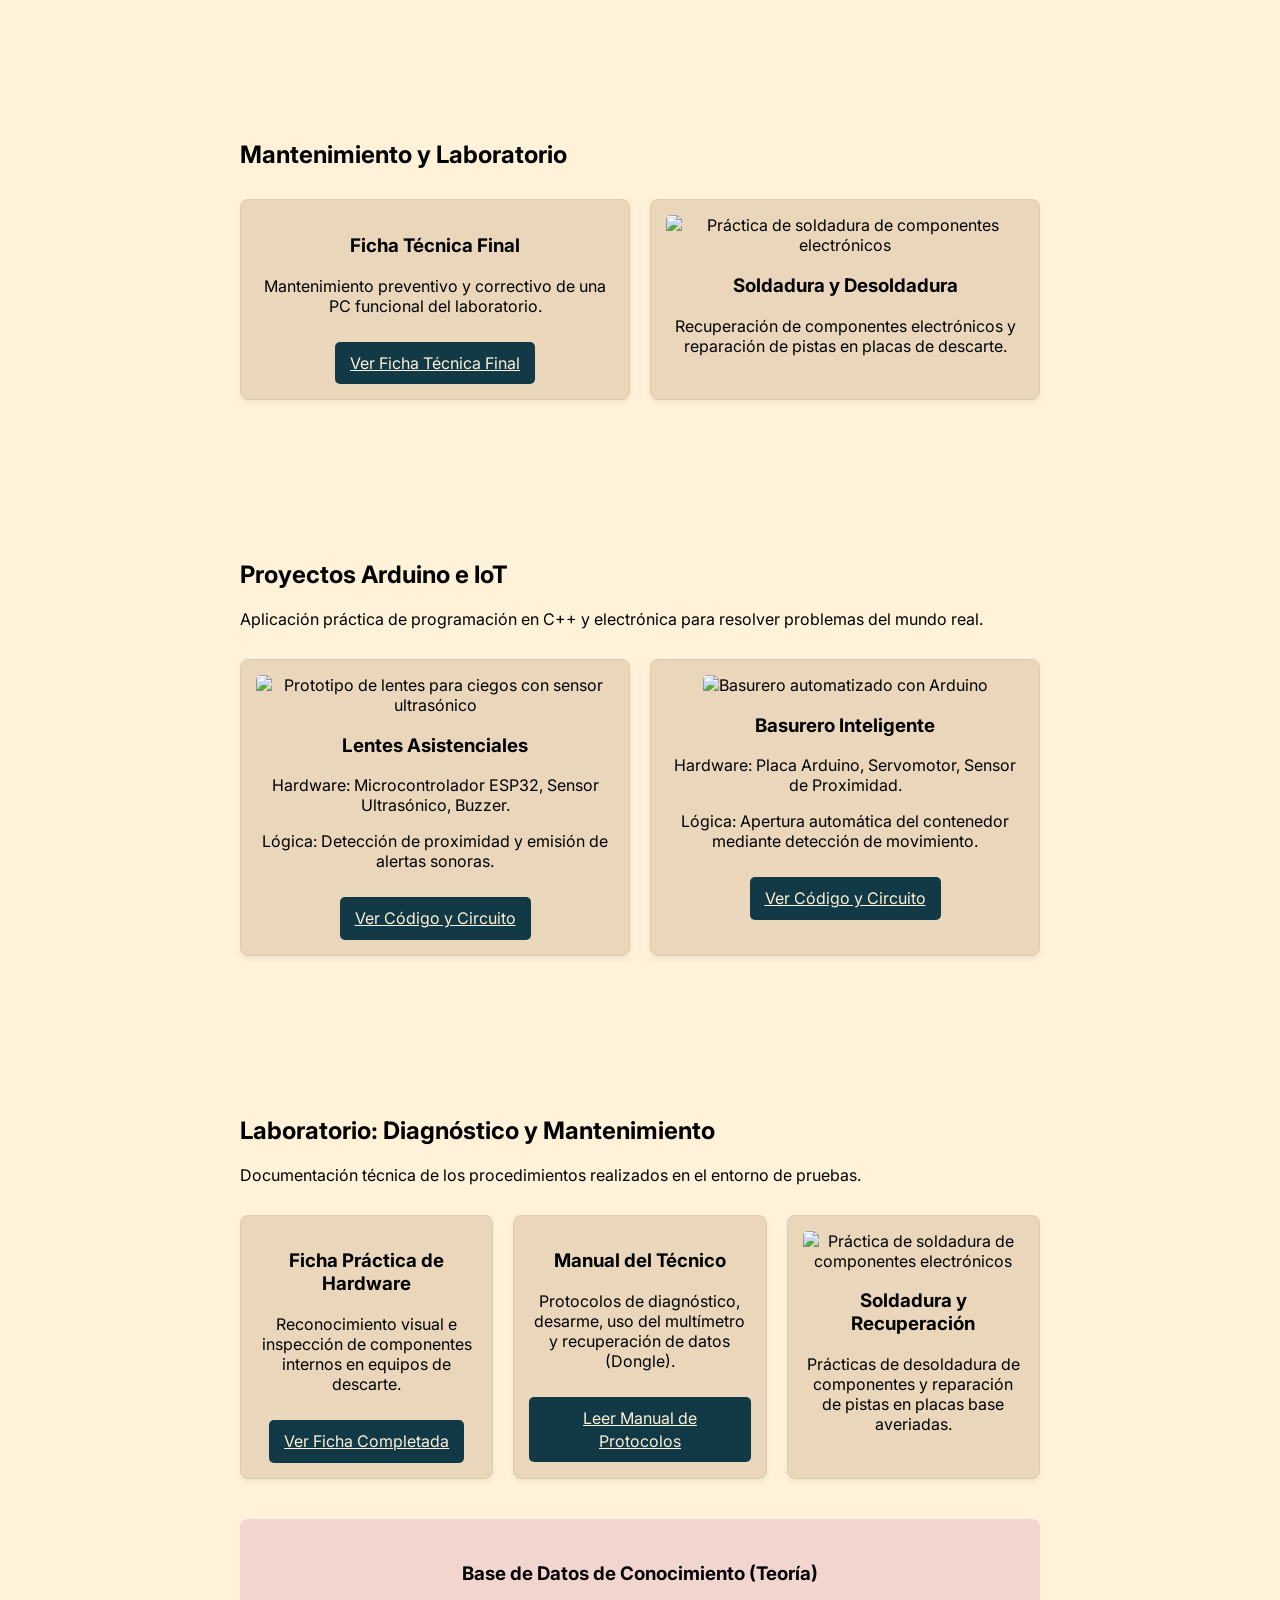
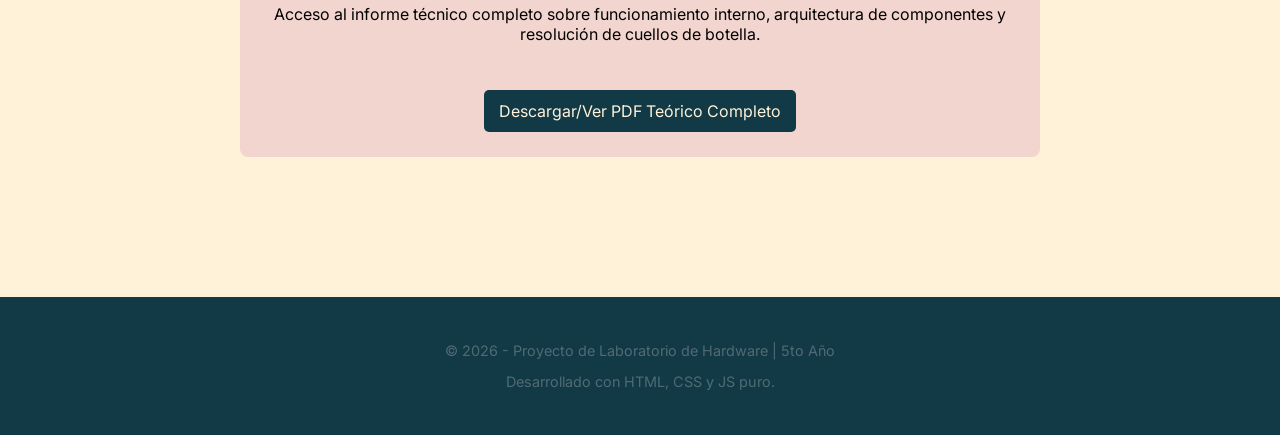
==== commit 69e4d296: "tps" ====
--- a/index.html
+++ b/index.html
@@ -48,7 +48,7 @@
 
     <section id="componentes">
     <h2>Diagnóstico de Componentes (PC Benja)</h2>
-    <a href="LINK_DEL_DOC">Ver Ficha Técnica Completa</a>
+    <a href="https://docs.google.com/document/d/1sJ7nhvzUj4lx5bPa46aybkoZhXM_--aeB77K4pLdjJI/edit?tab=t.0#heading=h.wl8wgpqr6pul">Ver Ficha Técnica Completa</a>
     
     <div class="galeria-grid">
         <div class="tarjeta">
@@ -56,6 +56,7 @@
             <h3>Placa Madre</h3>
             <p>Modelo: ASUS TUF GAMING X870-PLUS WIFI AMD AM5 ATX DDR5 PCIe 5.0 M.2 Gen5 LAN 2.5Gb WiFi 7</p>
             <button id="btn-diagnostico" class="boton-accion">Ver Layout del Manual</button>
+            <a href="https://1drv.ms/w/c/9a427857cdda8c7d/IQBin8Mm6xshQ5EBuNLBFkpEAZga8yMuA2cS-P8D4LHV4jg?e=LL3BM1">Ver Documento</a>
         </div>
         
         <div class="tarjeta">
@@ -63,42 +64,49 @@
             <h3>Microprocesador</h3>
             <p>Modelo: AMD Ryzen 7 9800X3D 5.2GHz 3D V-Cache 96MB Gráficos Radeon Zen5 AM5</p>
             <p>Arquitectura: Zen 5</p>
+            <a href="https://1drv.ms/w/c/9a427857cdda8c7d/IQC8msyzVdV2S4hYZbFT2utdARlVg9bk4v6mOPM3gRGs56U?e=mtWq2D">Ver Documento</a>
         </div>
 
         <div class="tarjeta">
             <img src="images/ram.png" alt="Memoria RAM">
             <h3>Memoria RAM</h3>
             <p>Modelo: XPG LANCER BLADE RGB DDR5 32GB 6000MHz CL30 Negra</p>
+            <a href="https://1drv.ms/w/c/9a427857cdda8c7d/IQB5zPAk8MnQRZUzQsRlvaTmAayfyQdUAJsPmtQk0ZQLwKE?e=nfFDu5">Ver Documento</a>
         </div>
 
         <div class="tarjeta">
             <img src="images/gpu.jpg" alt="Tarjeta Gráfica">
             <h3>Tarjeta Gráfica (GPU)</h3>
             <p>Modelo: Palit GeForce RTX 5090 GameRock 32GB GDDR7 512bit PCIe 5.0 ARGB</p>
+            <a href="https://1drv.ms/w/c/9a427857cdda8c7d/IQBZ5ybQzl-3RZNu-XVSWVDFAVAQDLIMg5nK_oABEChbU-M?e=tttSil">Ver Documento</a>
         </div>
 
         <div class="tarjeta">
             <img src="images/ssd.jpg" alt="Unidad de Estado Sólido SSD">
             <h3>Almacenamiento</h3>
             <p>Tipo: Kingston NV3 2TB M.2 2280 NVMe PCIe Gen4x4 6000MB/s</p>
+            <a href="https://1drv.ms/w/c/9a427857cdda8c7d/IQB5zPAk8MnQRZUzQsRlvaTmAayfyQdUAJsPmtQk0ZQLwKE?e=nfFDu5">Ver Documento</a>
         </div>
 
         <div class="tarjeta">
             <img src="images/fuente.jpg" alt="Fuente de Alimentación">
             <h3>Fuente de Alimentación (PSU)</h3>
             <p>Potencia: 1200W 80 PLUS</p>
+            <a href="https://1drv.ms/w/c/9a427857cdda8c7d/IQDJgBBtOrd4QK_Eh56lapE4AaIXo3zrYujuQUC64Jh6RL8?e=BVVb1i">Ver Documento</a>
         </div>
 
         <div class="tarjeta">
             <img src="images/cooler.jpg" alt="Sistema de refrigeración del CPU">
             <h3>Sistema de Refrigeración</h3>
             <p>Tipo: Refrigeración Líquida</p>
+            <a href="https://1drv.ms/w/c/9a427857cdda8c7d/IQC8msyzVdV2S4hYZbFT2utdARlVg9bk4v6mOPM3gRGs56U?e=mtWq2D">Ver Documento</a>
         </div>
 
         <div class="tarjeta">
             <img src="images/gabinete.jpg" alt="Gabinete de la PC">
             <h3>Gabinete (Chasis)</h3>
             <p>Formato: Mid Tower ATX</p>
+            <a href="https://1drv.ms/w/c/9a427857cdda8c7d/IQDJgBBtOrd4QK_Eh56lapE4AaIXo3zrYujuQUC64Jh6RL8?e=BVVb1i">Ver Documento</a>
         </div>
     </div>
 </section>
@@ -112,12 +120,15 @@
                 <img src="images/monitor.jpg" alt="Monitor">
                 <h3>Monitor (Salida)</h3>
                 <p>Resolución: 1920x1080 (Full HD) a 75Hz</p>
+                <a href="https://1drv.ms/w/c/9a427857cdda8c7d/IQArlm5WynNKTIjvfjBgWvO8Aa9EQNelPs3eTp8G3uUdob0?e=tBPoZ6">Ver Documento</a>
             </div>
             
             <div class="tarjeta">
                 <img src="images/tecladoymouse.jpg" alt="Kit Teclado y Mouse">
                 <h3>Teclado y Mouse (Entrada)</h3>
                 <p>Conectividad: USB </p>
+                <a href="https://1drv.ms/w/c/9a427857cdda8c7d/IQArlm5WynNKTIjvfjBgWvO8Aa9EQNelPs3eTp8G3uUdob0?e=tBPoZ6">Ver Documento</a>
+
             </div>
 
             <div class="tarjeta">
@@ -125,6 +136,8 @@
                 <h3>Auriculares (Salida/Entrada)</h3>
                 <p>Modelo: Logitech Zone Vibe 125</p>
                 <p>Conectividad: Receptor USB-A / Bluetooth</p>
+                <a href="https://1drv.ms/w/c/9a427857cdda8c7d/IQArlm5WynNKTIjvfjBgWvO8Aa9EQNelPs3eTp8G3uUdob0?e=tBPoZ6">Ver Documento</a>
+
             </div>
         </div>
 
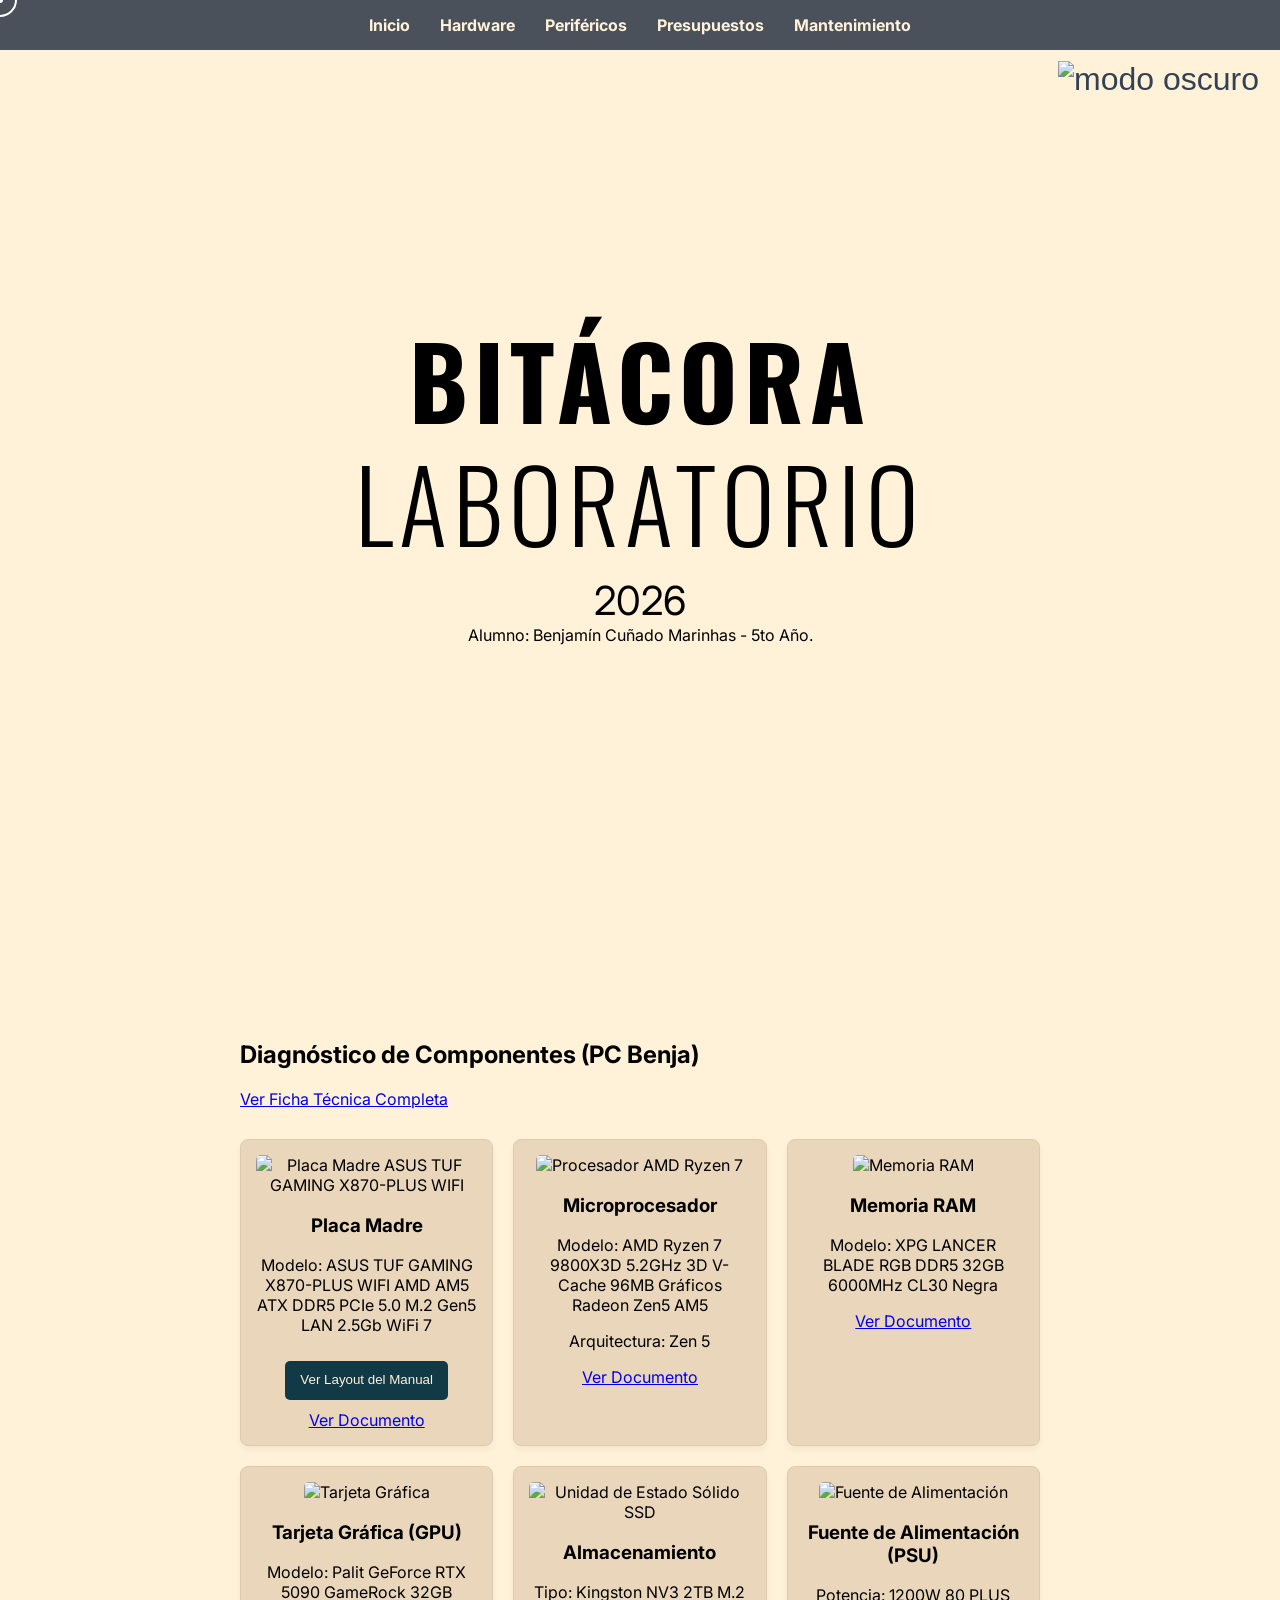
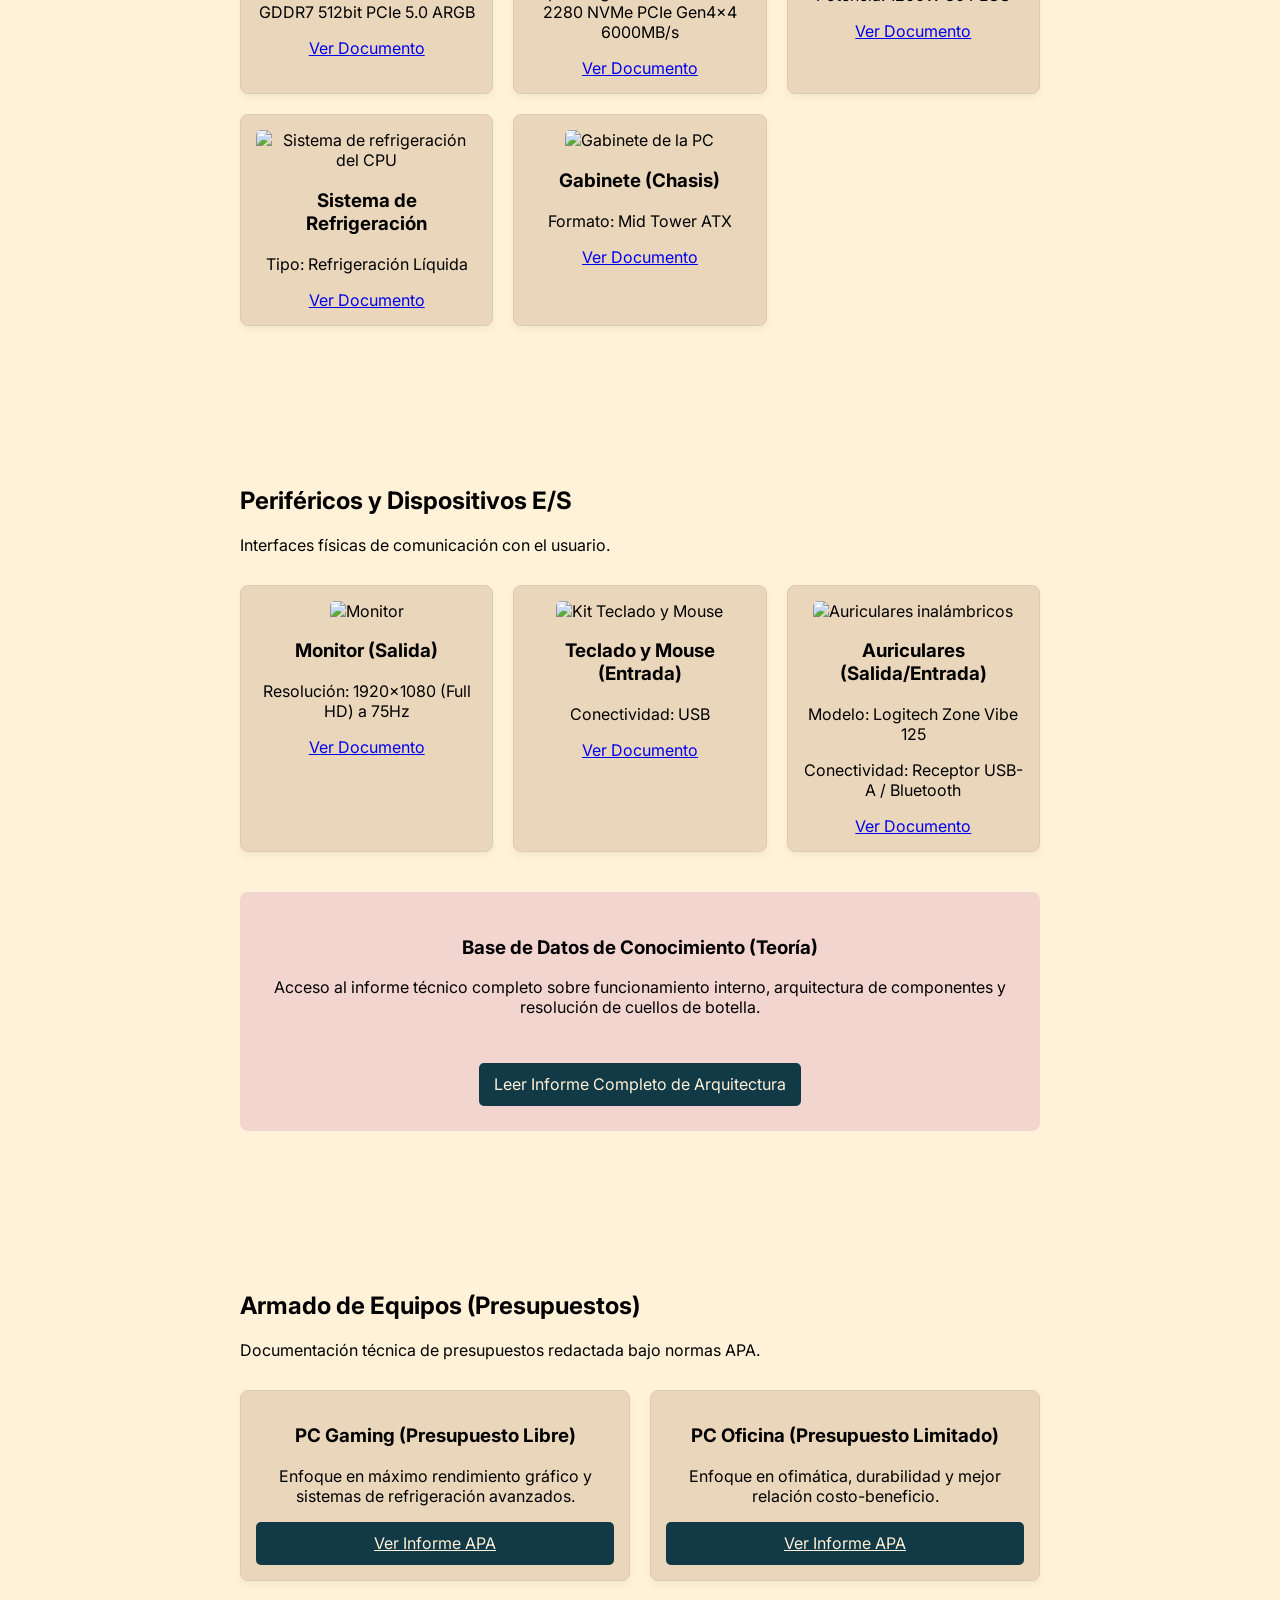
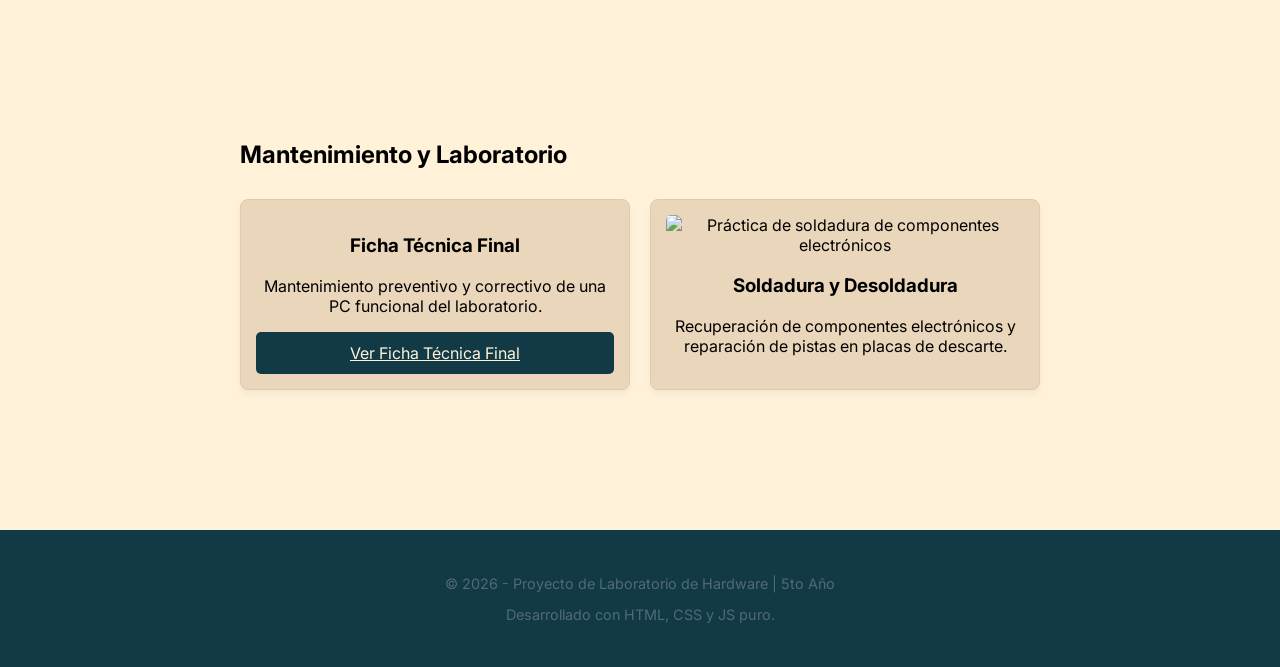
==== commit 9b3334eb: "Actualizacion" ====
--- a/index.html
+++ b/index.html
@@ -30,8 +30,8 @@
             <li><a href="#componentes">Hardware</a></li>
             <li><a href="#perifericos">Periféricos</a></li>
             <li><a href="#presupuestos">Presupuestos</a></li>
-            <li><a href="#mantenimiento">Mantenimientoo</a></li>
-            <li><a href="#arduino">Arduino e IoT</a></li>
+            <li><a href="#mantenimiento">Mantenimiento</a></li>
+            <!--<li><a href="#arduino">Arduino e IoT</a></li>-->
         </ul>
     </nav>
 
@@ -56,6 +56,7 @@
             <h3>Placa Madre</h3>
             <p>Modelo: ASUS TUF GAMING X870-PLUS WIFI AMD AM5 ATX DDR5 PCIe 5.0 M.2 Gen5 LAN 2.5Gb WiFi 7</p>
             <button id="btn-diagnostico" class="boton-accion">Ver Layout del Manual</button>
+
             <a href="https://1drv.ms/w/c/9a427857cdda8c7d/IQBin8Mm6xshQ5EBuNLBFkpEAZga8yMuA2cS-P8D4LHV4jg?e=LL3BM1">Ver Documento</a>
         </div>
         
@@ -160,13 +161,13 @@
             <div class="tarjeta">
                 <h3>PC Gaming (Presupuesto Libre)</h3>
                 <p>Enfoque en máximo rendimiento gráfico y sistemas de refrigeración avanzados.</p>
-                <a href="LINK_DOC_GAMING" target="_blank" class="boton-accion">Ver Informe APA</a>
+                <a href="https://docs.google.com/document/d/1ekscRZPykRnLMgRLeaRG1NcUgF5dcrgxR2LorOl78Oc/edit?usp=sharing" target="_blank" class="boton-accion">Ver Informe APA</a>
             </div>
             
             <div class="tarjeta">
                 <h3>PC Oficina (Presupuesto Limitado)</h3>
                 <p>Enfoque en ofimática, durabilidad y mejor relación costo-beneficio.</p>
-                <a href="LINK_DOC_OFICINA" target="_blank" class="boton-accion">Ver Informe APA</a>
+                <a href="https://docs.google.com/document/d/1ekscRZPykRnLMgRLeaRG1NcUgF5dcrgxR2LorOl78Oc/edit?usp=sharing" target="_blank" class="boton-accion">Ver Informe APA</a>
             </div>
         </div>
     </section>
@@ -177,7 +178,7 @@
             <div class="tarjeta">
                 <h3>Ficha Técnica Final</h3>
                 <p>Mantenimiento preventivo y correctivo de una PC funcional del laboratorio.</p>
-                <a href="LINK_FICHA_MANTENIMIENTO" target="_blank" class="boton-accion">Ver Ficha Técnica Final</a>
+                <a href="https://docs.google.com/document/d/1D937LbB8MI1aEDb5nVHhNPp0i3KP9trfOsNQlpg25_E/edit?usp=sharing" target="_blank" class="boton-accion">Ver Ficha Técnica Final</a>
             </div>
             <div class="tarjeta">
                 <img src="images/soldadura.jpg" alt="Práctica de soldadura de componentes electrónicos">
@@ -187,7 +188,7 @@
         </div>
     </section>
 
-    <section id="arduino">
+    <!--<section id="arduino">
         <h2>Proyectos Arduino e IoT</h2>
         <p>Aplicación práctica de programación en C++ y electrónica para resolver problemas del mundo real.</p>
         
@@ -208,9 +209,9 @@
                 <a href="LINK_AL_CODIGO_O_INFORME" target="_blank" class="boton-accion">Ver Código y Circuito</a>
             </div>
         </div>
-    </section>
-    
-    <section id="mantenimiento">
+    </section>-->
+    
+    <!--<section id="mantenimiento">
         <h2>Laboratorio: Diagnóstico y Mantenimiento</h2>
         <p>Documentación técnica de los procedimientos realizados en el entorno de pruebas.</p>
         
@@ -242,7 +243,7 @@
                 Descargar/Ver PDF Teórico Completo
             </a>
         </div>
-    </section>
+    </section>-->
 
 </main>
 
--- a/styles/style.css
+++ b/styles/style.css
@@ -97,6 +97,12 @@
     white-space: normal;
     line-height: 1.4;
 }
+
+.tarjeta a {
+    display: block;
+    margin-top: 10px;
+}
+|1
 dialog {
     border: none; /* Quita el borde por defecto */
     border-radius: 10px; /* Redondea la ventana */
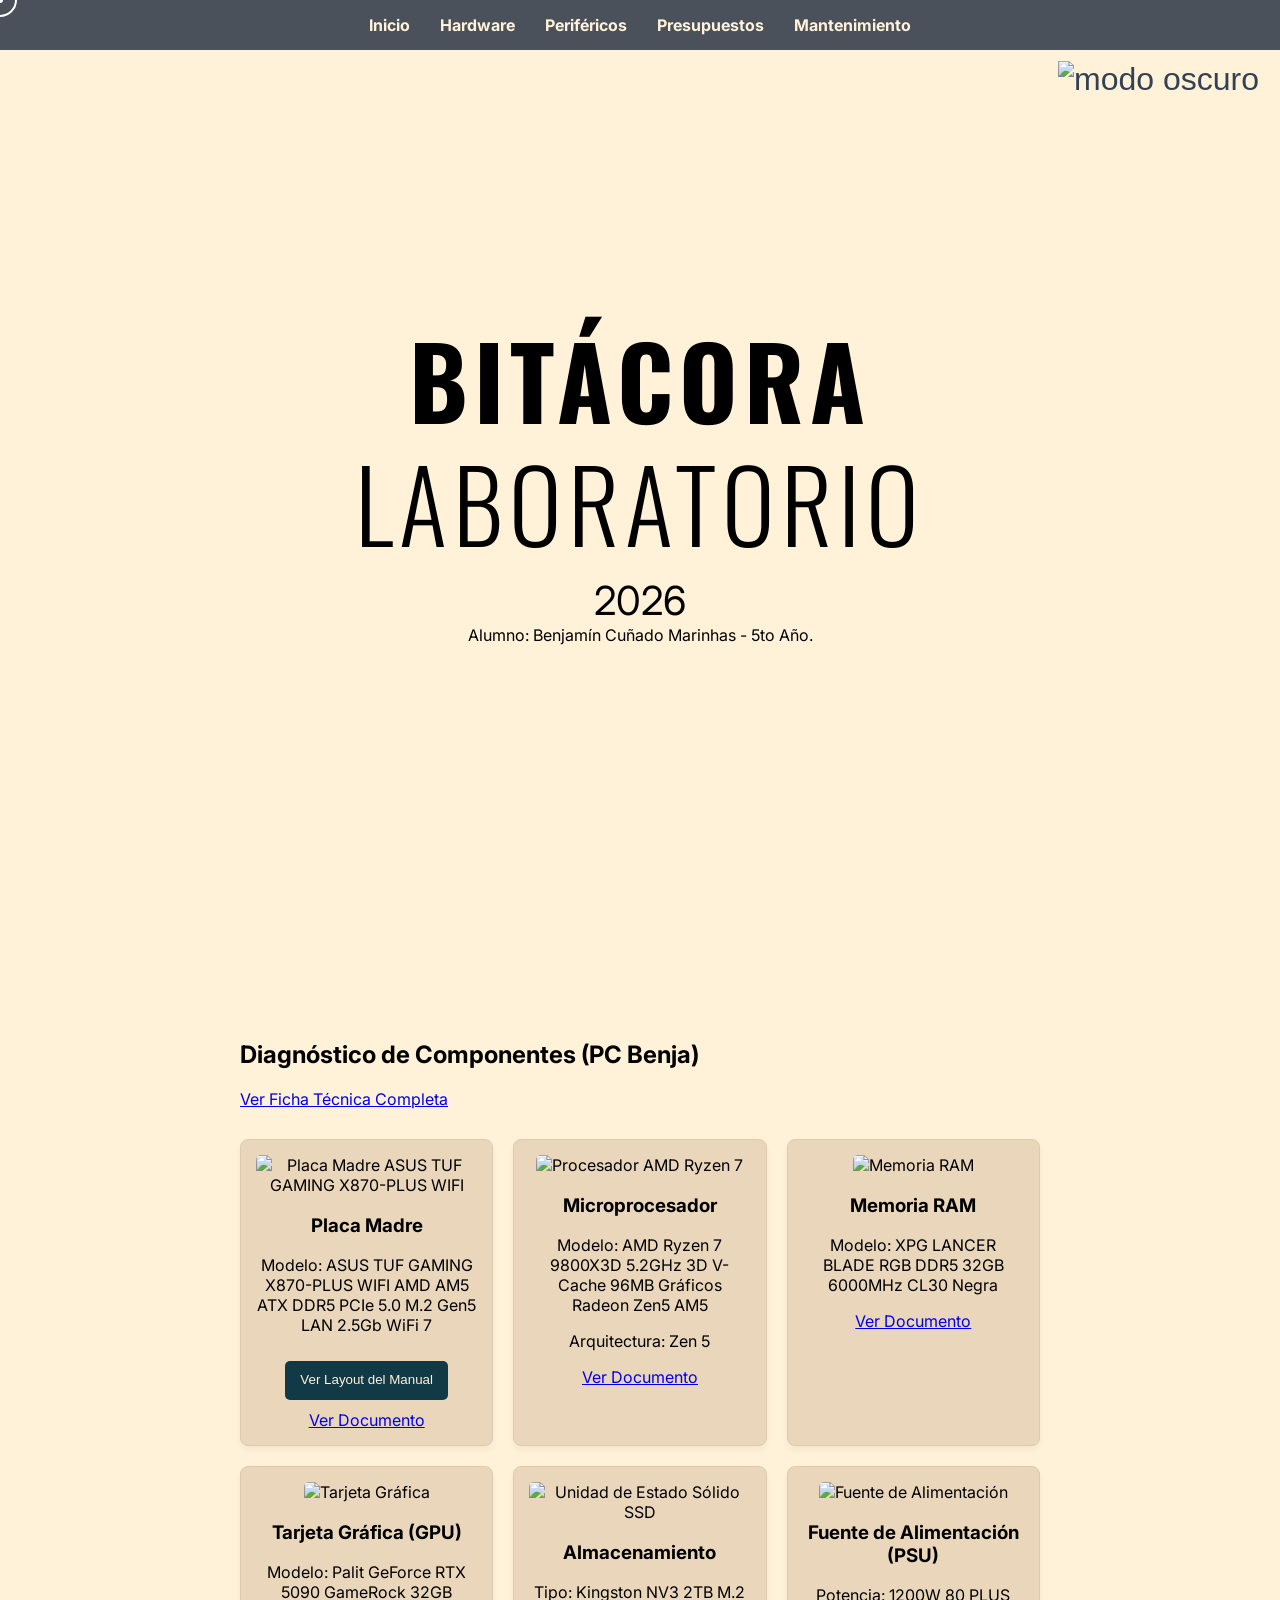
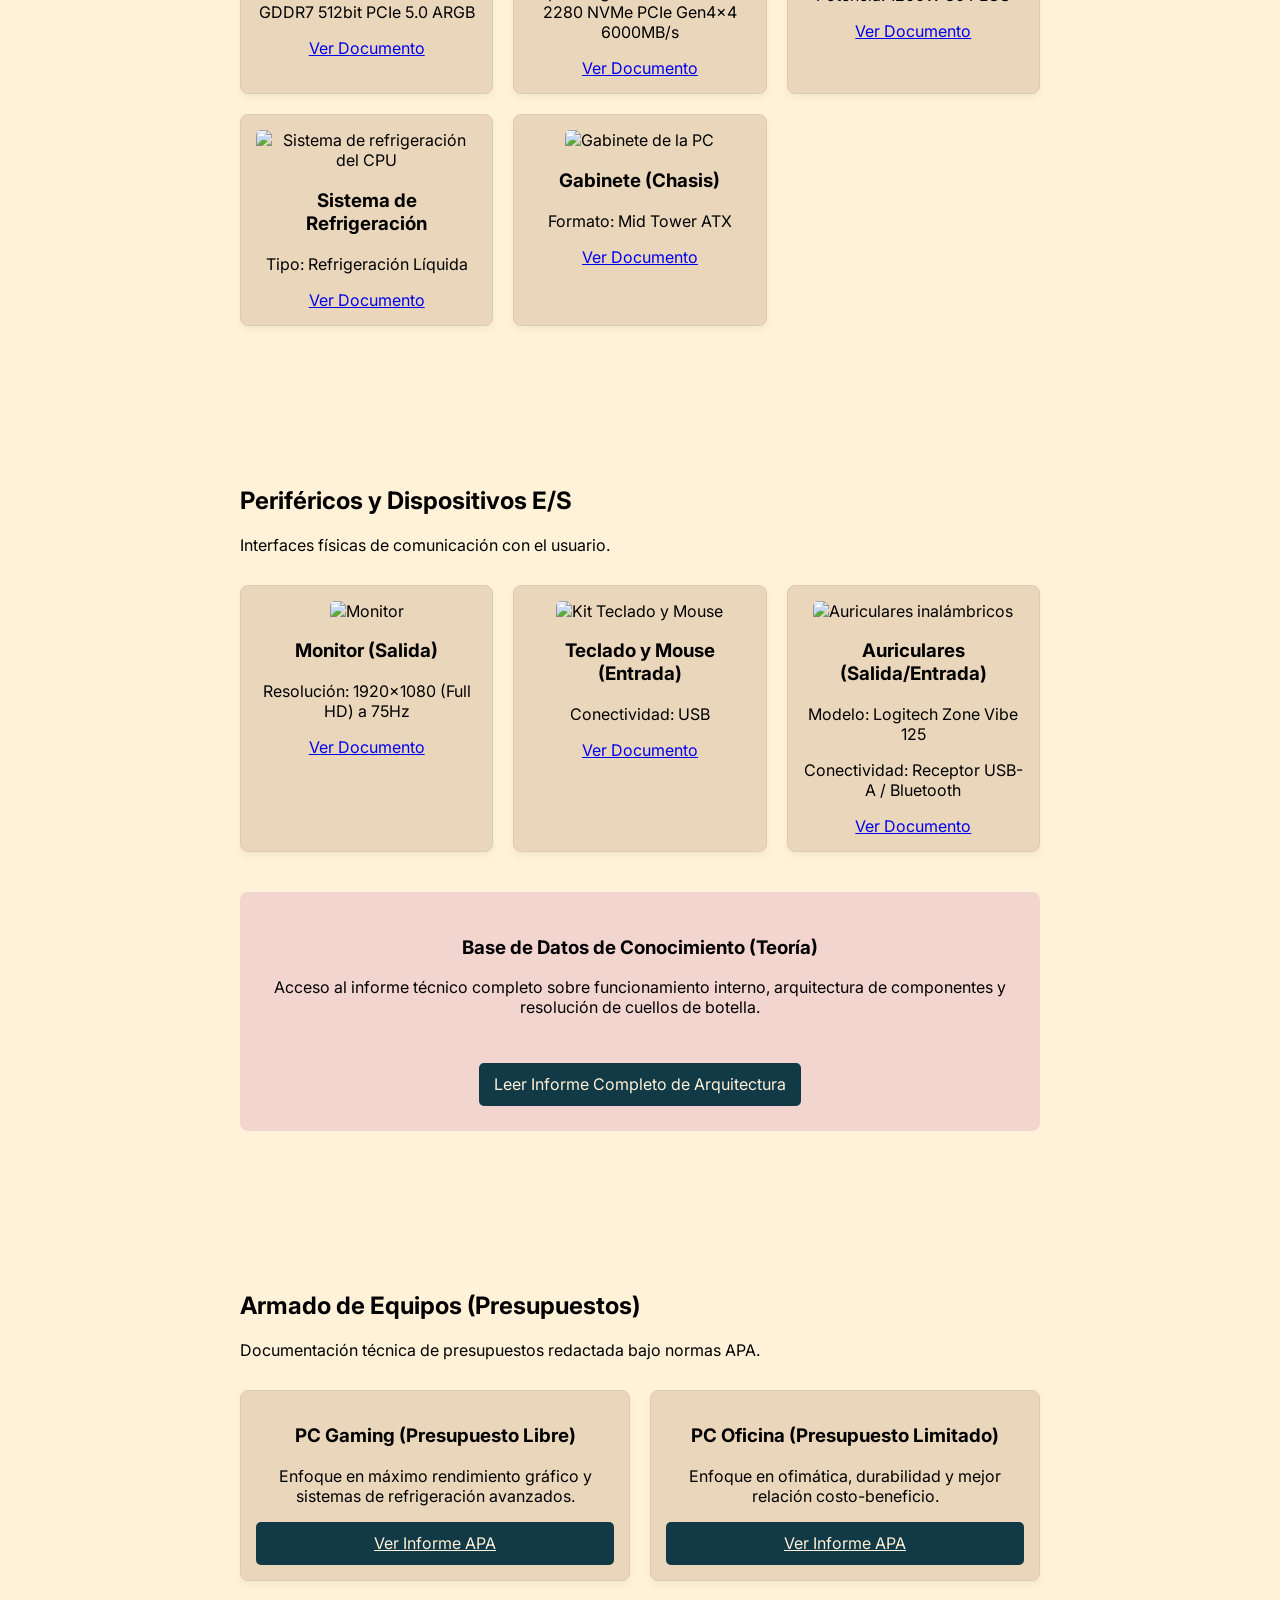
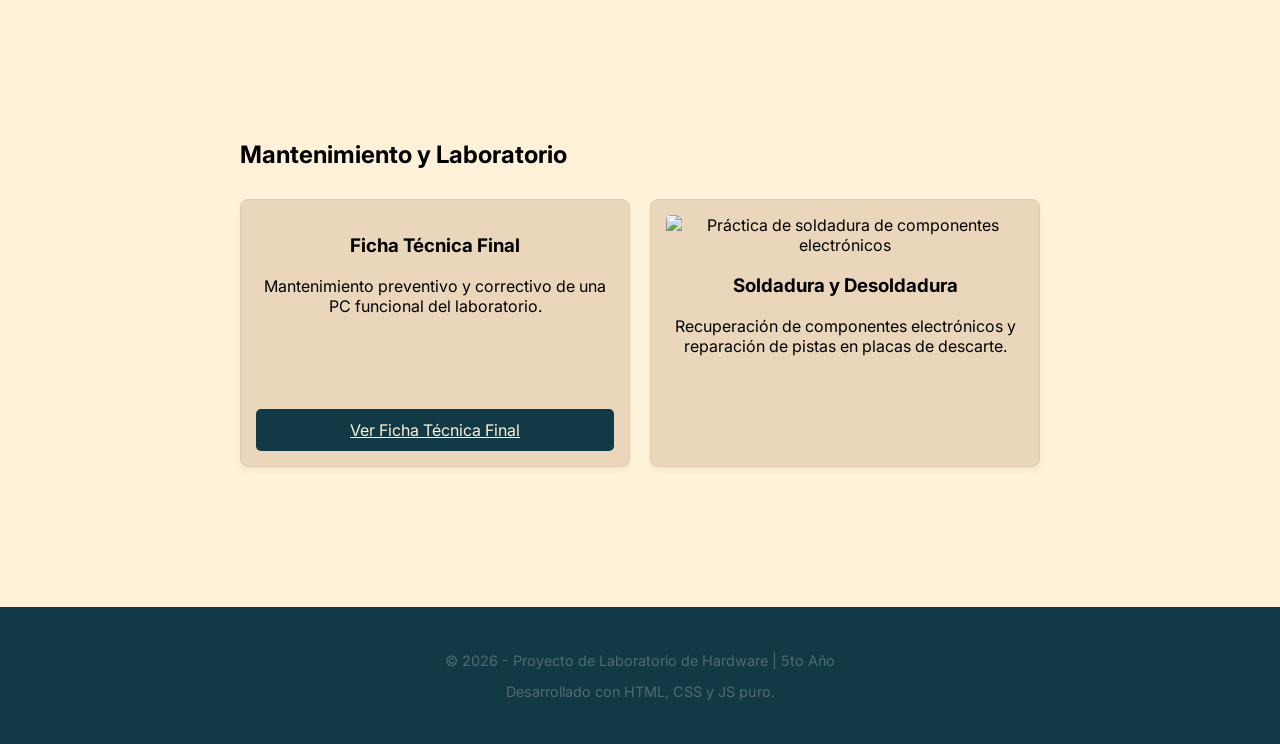
==== commit 804e9dfd: "hola" ====
--- a/index.html
+++ b/index.html
@@ -178,7 +178,7 @@
             <div class="tarjeta">
                 <h3>Ficha Técnica Final</h3>
                 <p>Mantenimiento preventivo y correctivo de una PC funcional del laboratorio.</p>
-                <a href="https://docs.google.com/document/d/1D937LbB8MI1aEDb5nVHhNPp0i3KP9trfOsNQlpg25_E/edit?usp=sharing" target="_blank" class="boton-accion">Ver Ficha Técnica Final</a>
+                <a id="especial" href="https://docs.google.com/document/d/1D937LbB8MI1aEDb5nVHhNPp0i3KP9trfOsNQlpg25_E/edit?usp=sharing" target="_blank" class="boton-accion">Ver Ficha Técnica Final</a>
             </div>
             <div class="tarjeta">
                 <img src="images/soldadura.jpg" alt="Práctica de soldadura de componentes electrónicos">
--- a/styles/style.css
+++ b/styles/style.css
@@ -102,7 +102,6 @@
     display: block;
     margin-top: 10px;
 }
-|1
 dialog {
     border: none; /* Quita el borde por defecto */
     border-radius: 10px; /* Redondea la ventana */
@@ -362,4 +361,8 @@
 .interruptor-tema img {
     width: 40px;
     height: 40px;
+}
+
+#especial {
+    margin-top: 26%;
 }
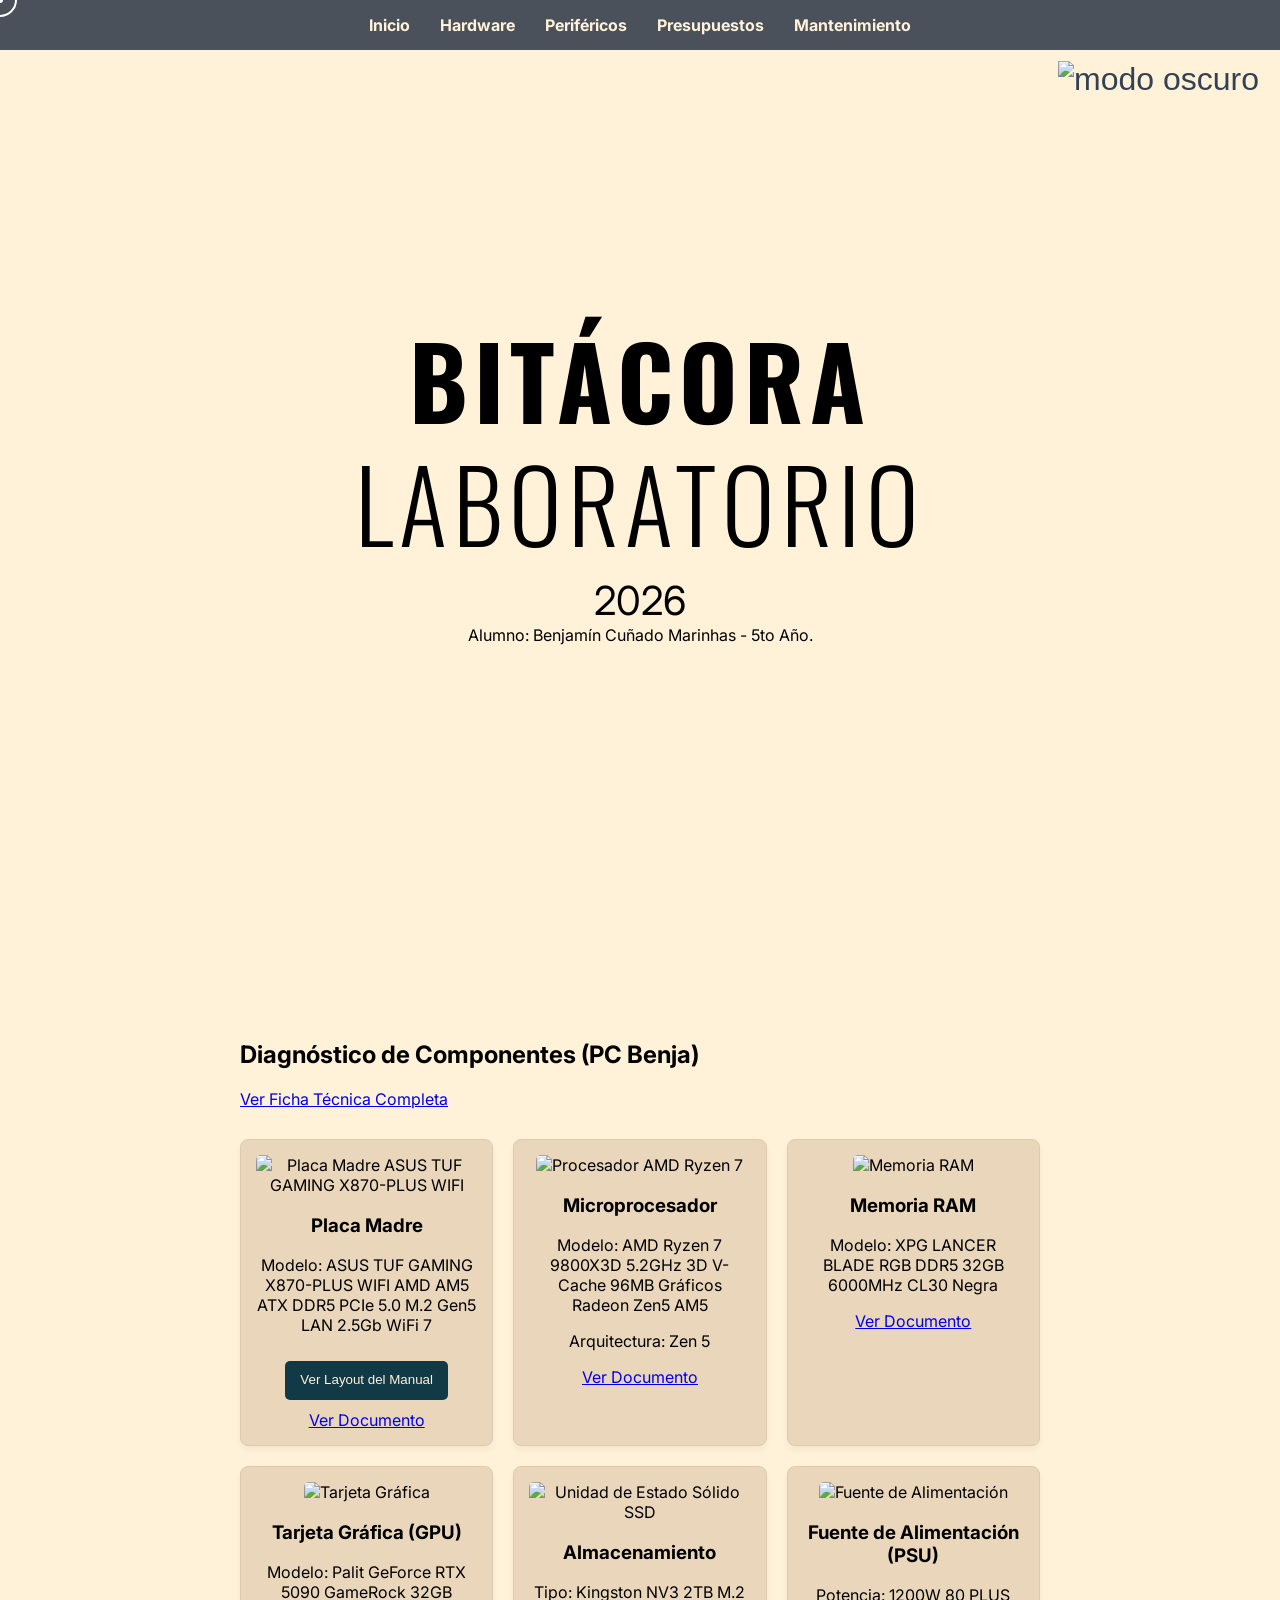
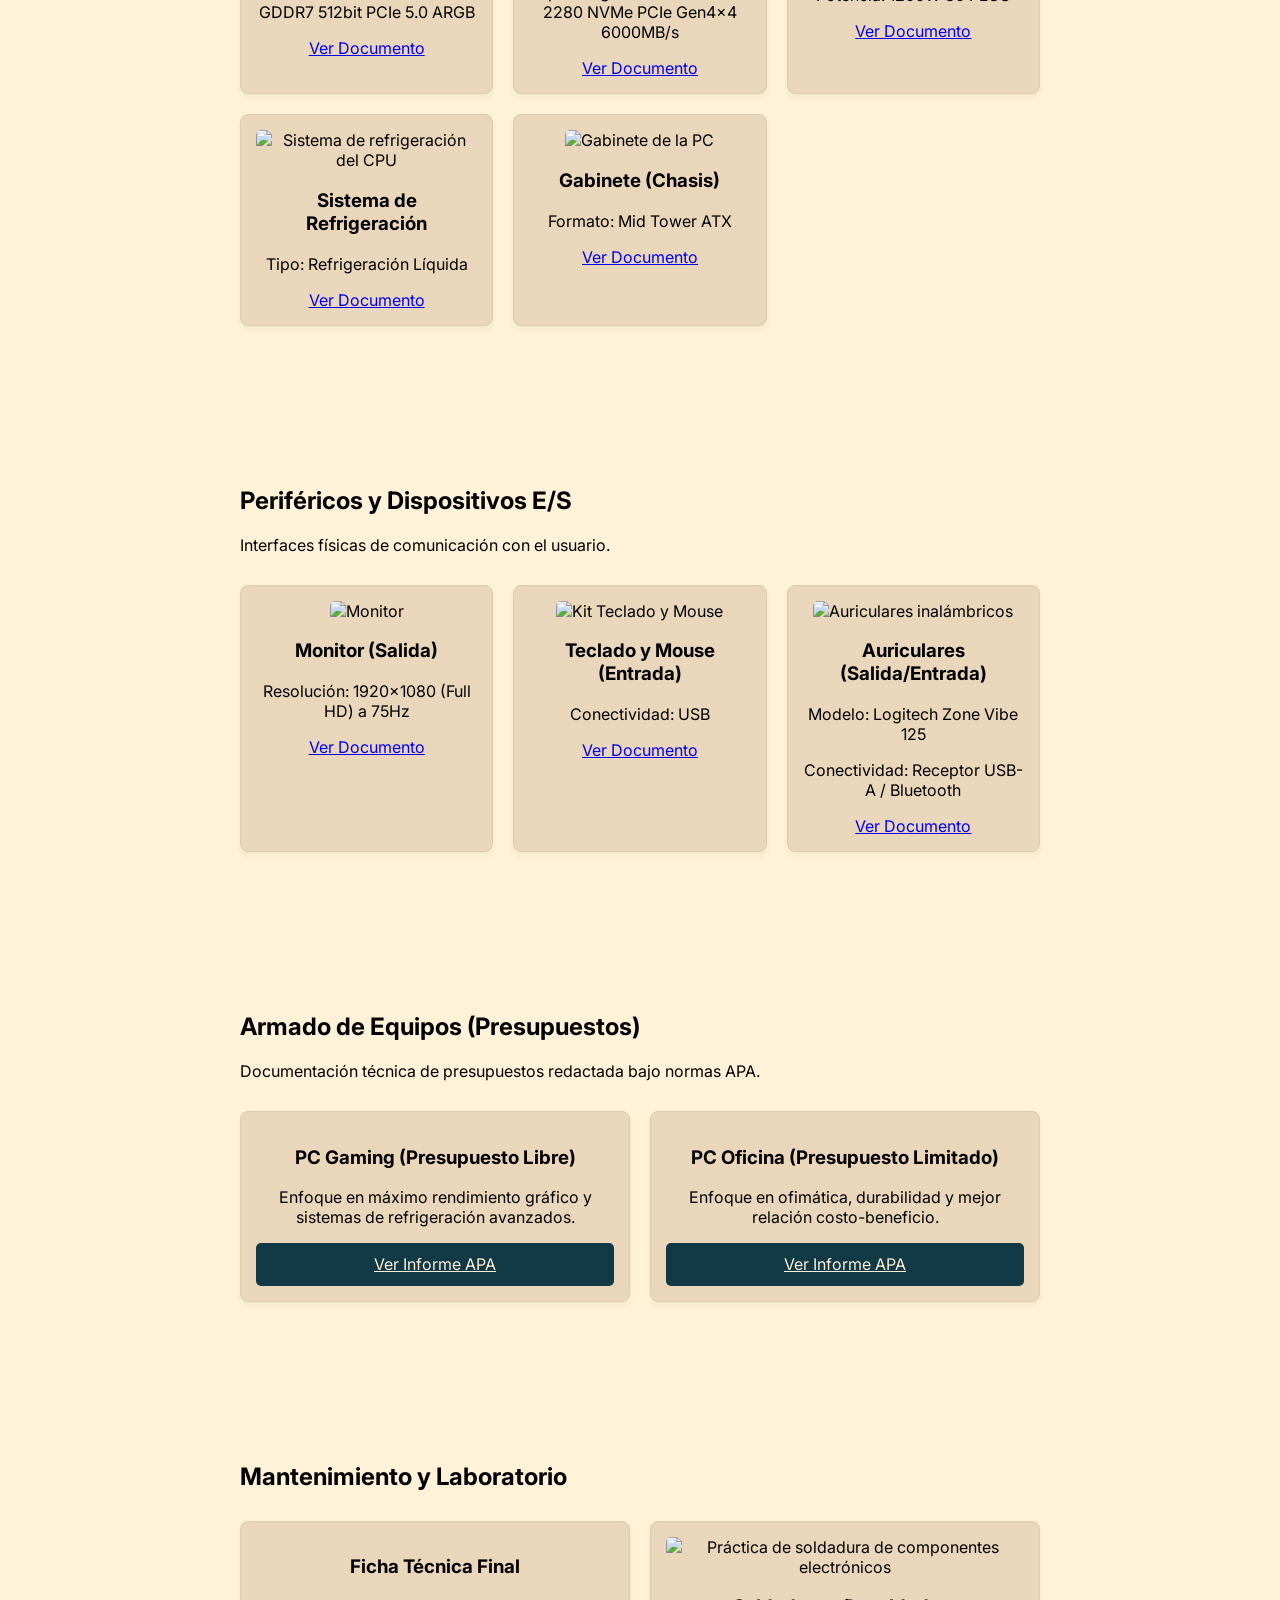
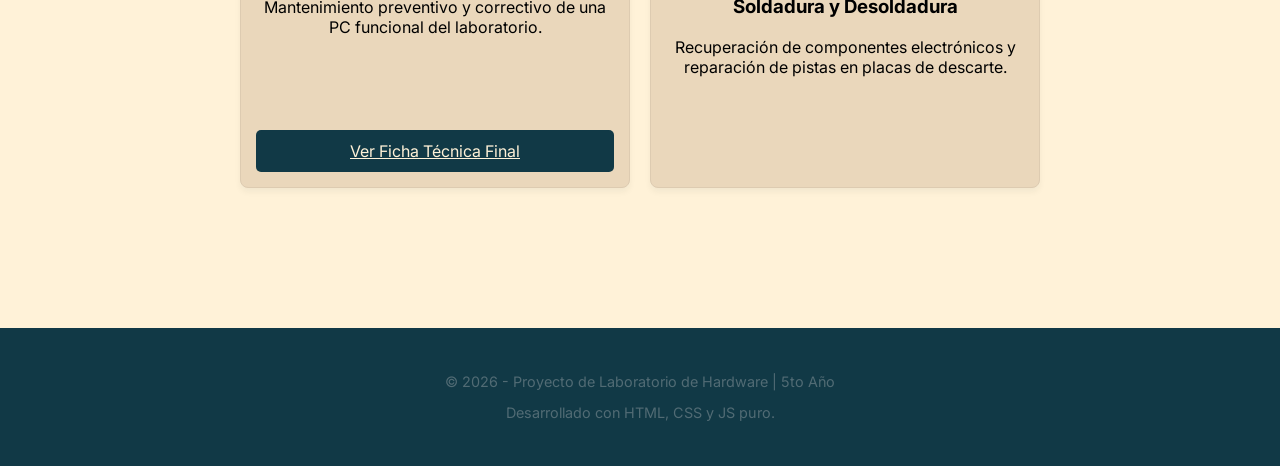
==== commit 25b95c80: "chau base de datos" ====
--- a/index.html
+++ b/index.html
@@ -142,14 +142,14 @@
             </div>
         </div>
 
-        <div class="BasedeDatos">
+        <!--<<div class="BasedeDatos">
             <h3>Base de Datos de Conocimiento (Teoría)</h3>
             <p>Acceso al informe técnico completo sobre funcionamiento interno, arquitectura de componentes y resolución de cuellos de botella.</p>
             <br>
             <a href="LINK_AL_PDF_TEORICO" target="_blank" class="boton-accion" style="text-decoration: none;">
                 Leer Informe Completo de Arquitectura
             </a>
-        </div>
+        </div>-->
 
     </section>
 
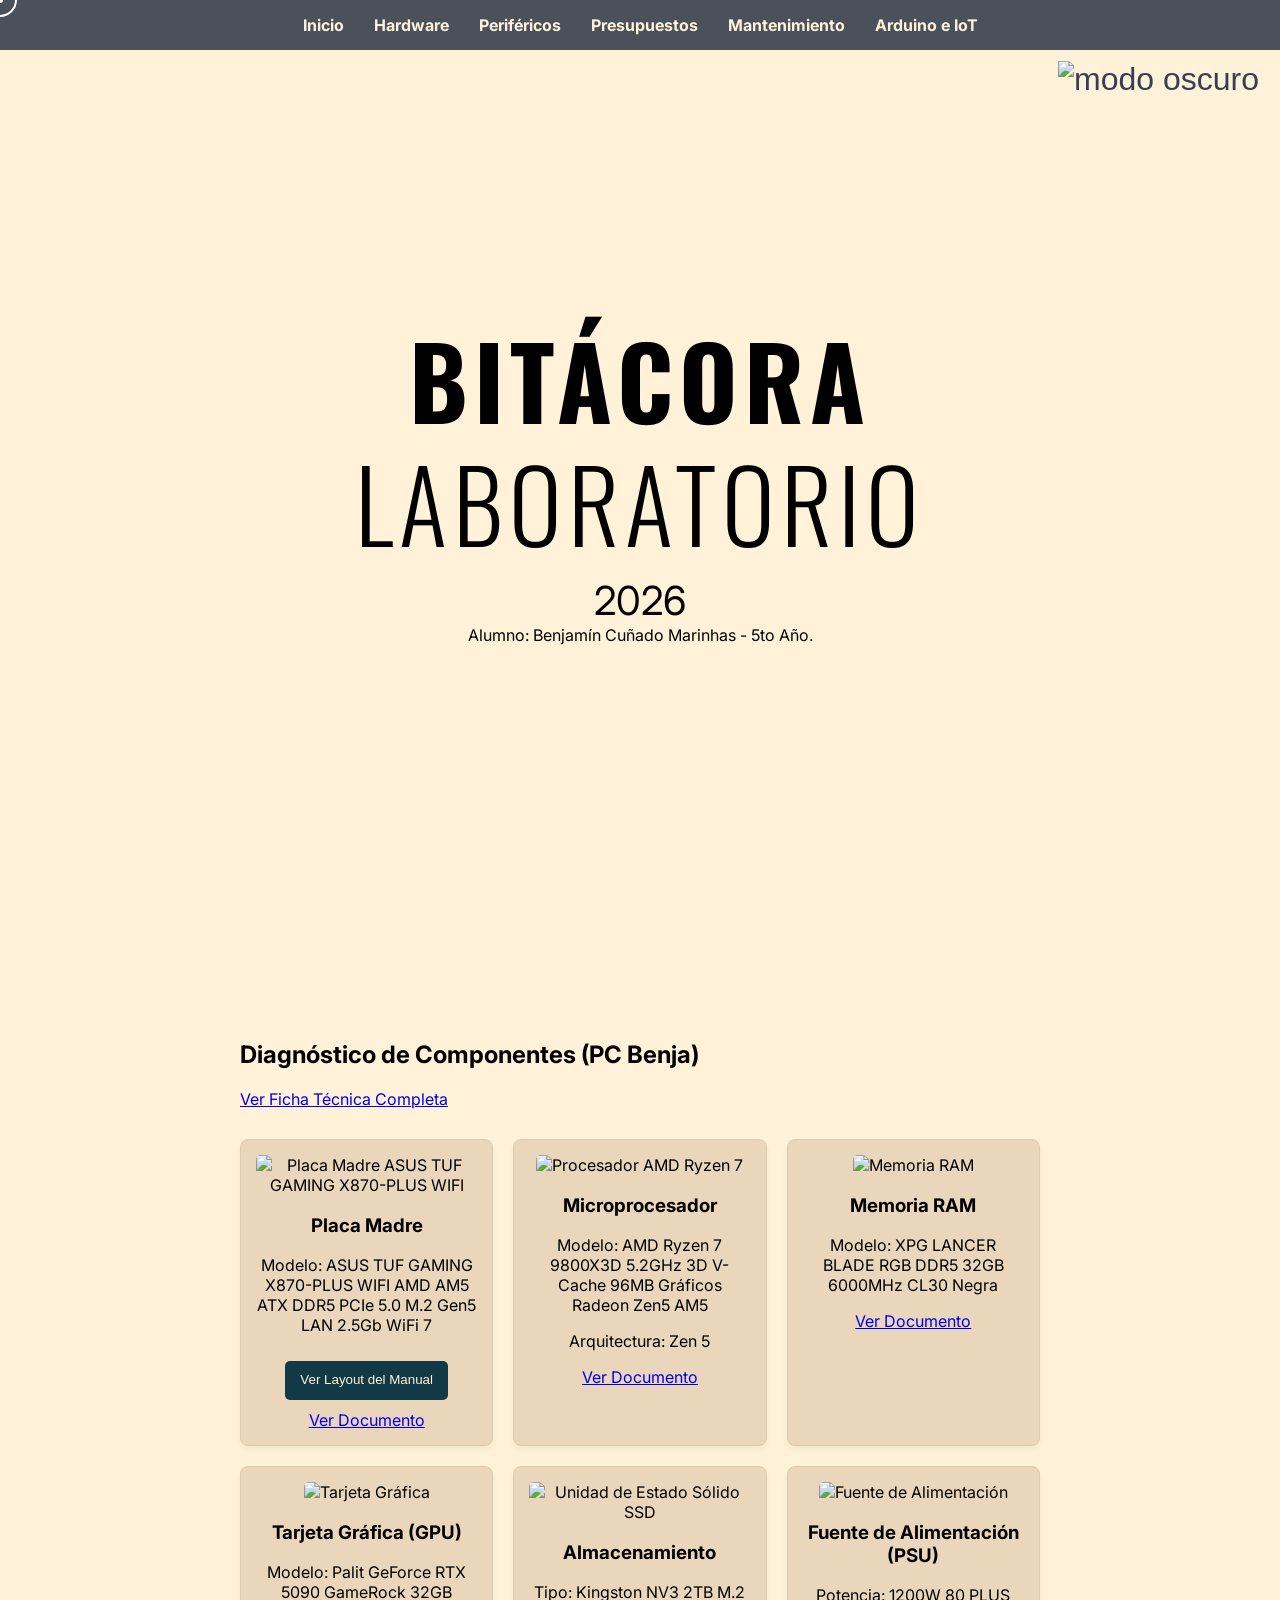
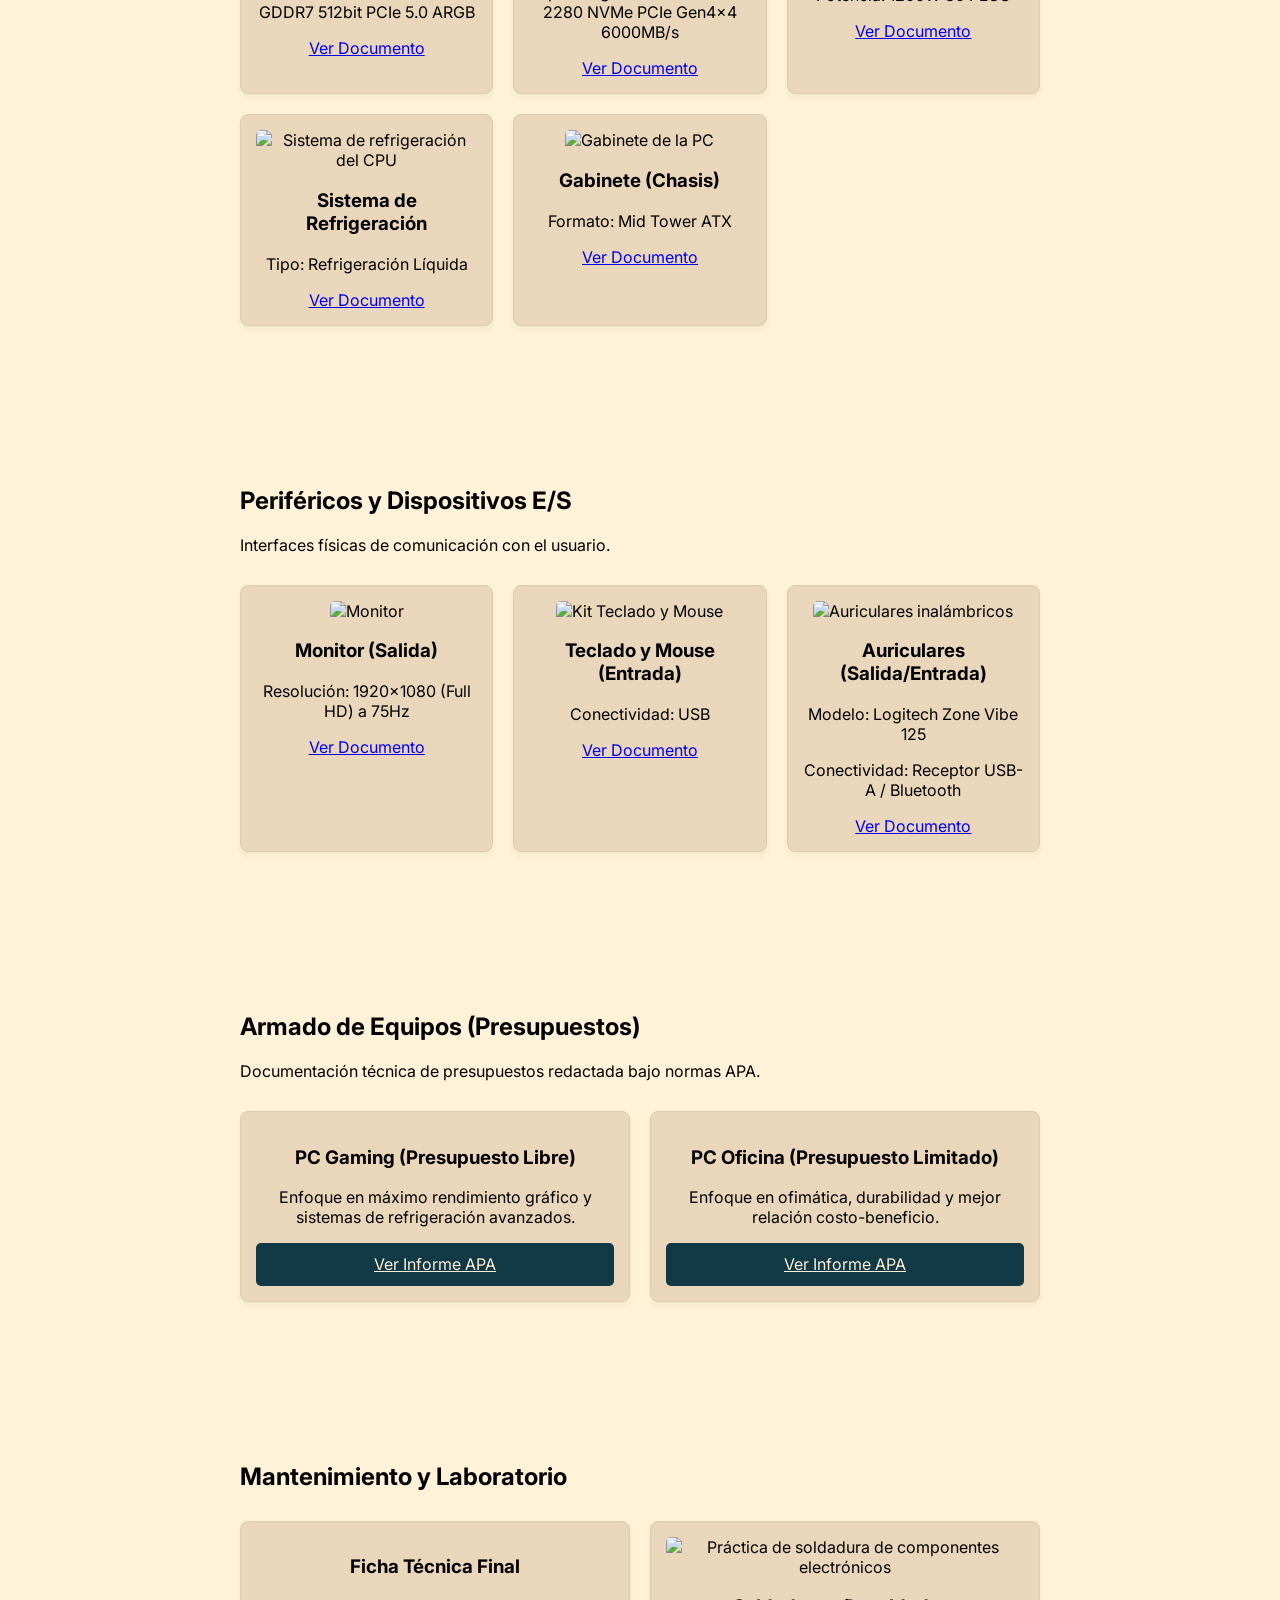
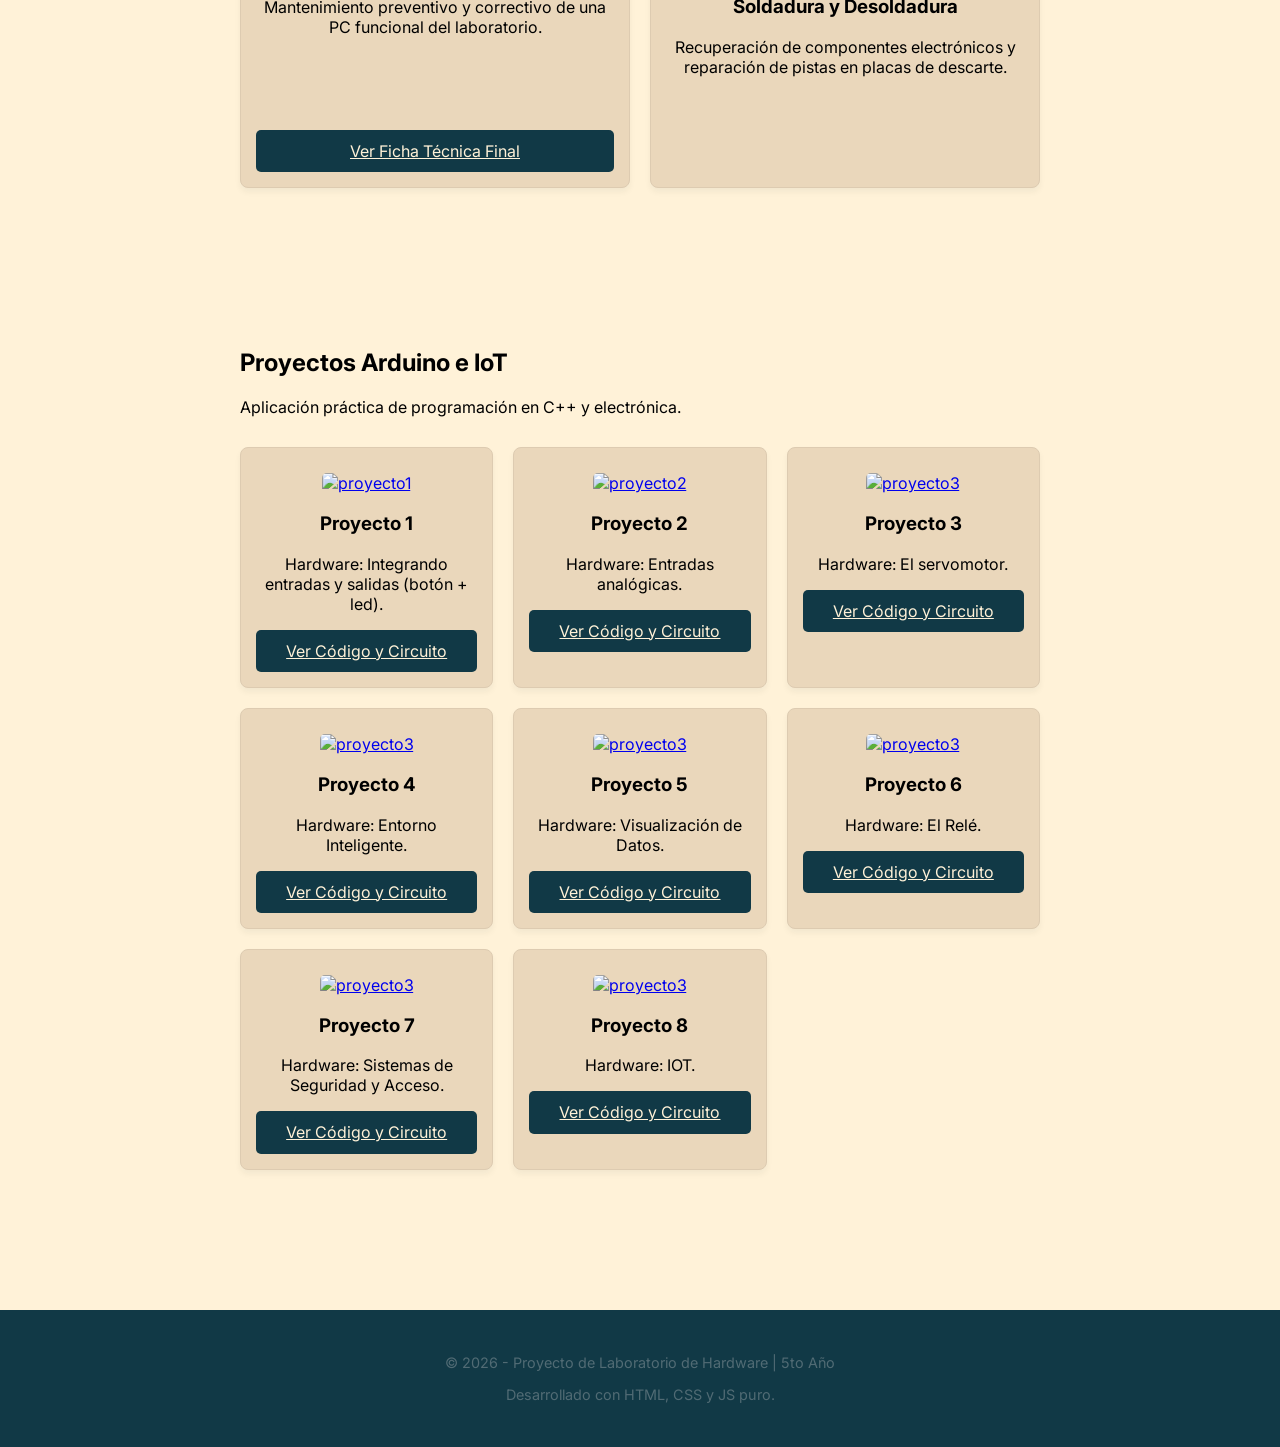
==== commit 35618db7: "Actualizacion del sitio" ====
--- a/index.html
+++ b/index.html
@@ -31,7 +31,7 @@
             <li><a href="#perifericos">Periféricos</a></li>
             <li><a href="#presupuestos">Presupuestos</a></li>
             <li><a href="#mantenimiento">Mantenimiento</a></li>
-            <!--<li><a href="#arduino">Arduino e IoT</a></li>-->
+            <li><a href="#arduino">Arduino e IoT</a></li>
         </ul>
     </nav>
 
@@ -188,28 +188,72 @@
         </div>
     </section>
 
-    <!--<section id="arduino">
-        <h2>Proyectos Arduino e IoT</h2>
-        <p>Aplicación práctica de programación en C++ y electrónica para resolver problemas del mundo real.</p>
-        
-        <div class="galeria-grid">
-            <div class="tarjeta">
-                <img src="images/lentes_ciegos.jpg" alt="Prototipo de lentes para ciegos con sensor ultrasónico">
-                <h3>Lentes Asistenciales</h3>
-                <p>Hardware: Microcontrolador ESP32, Sensor Ultrasónico, Buzzer.</p>
-                <p>Lógica: Detección de proximidad y emisión de alertas sonoras.</p>
-                <a href="LINK_AL_CODIGO_O_INFORME" target="_blank" class="boton-accion">Ver Código y Circuito</a>
-            </div>
-
-            <div class="tarjeta">
-                <img src="images/basurero.jpg" alt="Basurero automatizado con Arduino">
-                <h3>Basurero Inteligente</h3>
-                <p>Hardware: Placa Arduino, Servomotor, Sensor de Proximidad.</p>
-                <p>Lógica: Apertura automática del contenedor mediante detección de movimiento.</p>
-                <a href="LINK_AL_CODIGO_O_INFORME" target="_blank" class="boton-accion">Ver Código y Circuito</a>
-            </div>
-        </div>
-    </section>-->
+<section id="arduino">
+
+<h2>Proyectos Arduino e IoT</h2>
+<p>Aplicación práctica de programación en C++ y electrónica.</p>
+
+<div class="galeria-grid">
+
+<div class="tarjeta">
+<a href="https://drive.google.com/file/d/1SGd3WWaMw8Gq_BgQlNpqX2yfPWxdbC5D/view?usp=sharing" target="_blank"><img src="images/proyecto1_fisico.jpeg" alt="proyecto1"></a>
+<h3>Proyecto 1</h3></a>
+<p>Hardware: Integrando entradas y salidas (botón + led).</p>
+<a href="https://wokwi.com/projects/471284024318532609" target="_blank" class="boton-accion">Ver Código y Circuito</a>
+</div>
+
+<div class="tarjeta">
+<a href="https://drive.google.com/file/d/1bpghW7hHJ_uStPnr5LADy6xCBOfyOabR/view?usp=sharing" target="_blank"><img src="images/proyecto2_fisico.jpeg" alt="proyecto2"></a>
+<h3>Proyecto 2</h3>
+<p>Hardware: Entradas analógicas.</p>
+<a href="https://wokwi.com/projects/471284658714392577" target="_blank" class="boton-accion">Ver Código y Circuito</a>
+</div>
+
+<div class="tarjeta">
+<a href="https://drive.google.com/file/d/1Vep-lKeR30Rw6pzoSBQ5uIA9CV3537Kp/view?usp=sharing" target="_blank"><img src="images/proyecto3_fisico.jpeg" alt="proyecto3"></a>
+<h3>Proyecto 3</h3>
+<p>Hardware: El servomotor.</p>
+<a href="https://wokwi.com/projects/471285946930974721" target="_blank" class="boton-accion">Ver Código y Circuito</a>
+</div>
+
+<div class="tarjeta">
+<a href="https://drive.google.com/file/d/1jgm6dOFI9qlvNoHyHmpeCona9895Ad2c/view?usp=sharing" target="_blank"><img src="images/proyecto4_fisico.jpeg" alt="proyecto3"></a>
+<h3>Proyecto 4</h3>
+<p>Hardware: Entorno Inteligente.</p>
+<a href="https://wokwi.com/projects/472173764989021185" target="_blank" class="boton-accion">Ver Código y Circuito</a>
+</div>
+
+<div class="tarjeta">
+<a href="https://drive.google.com/file/d/1z4m1-06DPgn8wAsw5LW7QFlNZsLMuuXw/view?usp=sharing" target="_blank"><img src="images/proyecto5_fisico.jpeg" alt="proyecto3"></a>
+<h3>Proyecto 5</h3>
+<p>Hardware: Visualización de Datos.</p>
+<a href="https://wokwi.com/projects/472172840849512449" target="_blank" class="boton-accion">Ver Código y Circuito</a>
+</div>
+
+<div class="tarjeta">
+<a href="https://drive.google.com/file/d/1ksqkQT1rT5eV7uWVFuiJbwhyMdMEvfdQ/view?usp=sharing" target="_blank"><img src="images/proyecto6_fisico.png" alt="proyecto3"></a>
+<h3>Proyecto 6</h3>
+<p>Hardware: El Relé.</p>
+<a href="https://wokwi.com/projects/472174673460736001" target="_blank" class="boton-accion">Ver Código y Circuito</a>
+</div>
+
+<div class="tarjeta">
+<a href="https://drive.google.com/file/d/17S9JPrPjzysH3oVju9bhUlqXINvJ5luO/view?usp=sharing" target="_blank"><img src="images/proyecto7_fisico.jpeg" alt="proyecto3"></a>
+<h3>Proyecto 7</h3>
+<p>Hardware: Sistemas de Seguridad y Acceso.</p>
+<a href="https://wokwi.com/projects/472175528443499521" target="_blank" class="boton-accion">Ver Código y Circuito</a>
+</div>
+
+<div class="tarjeta">
+<a href="https://drive.google.com/file/d/16Xxc4SxGBGGqsqNvv35mLex6j_8COSA-/view?usp=sharing" target="_blank"><img src="images/proyecto8_fisico.png" alt="proyecto3"></a>
+<h3>Proyecto 8</h3>
+<p>Hardware: IOT.</p>
+<a href="https://wokwi.com/projects/472177492828246017" target="_blank" class="boton-accion">Ver Código y Circuito</a>
+</div>
+
+</div>
+
+</section>
     
     <!--<section id="mantenimiento">
         <h2>Laboratorio: Diagnóstico y Mantenimiento</h2>
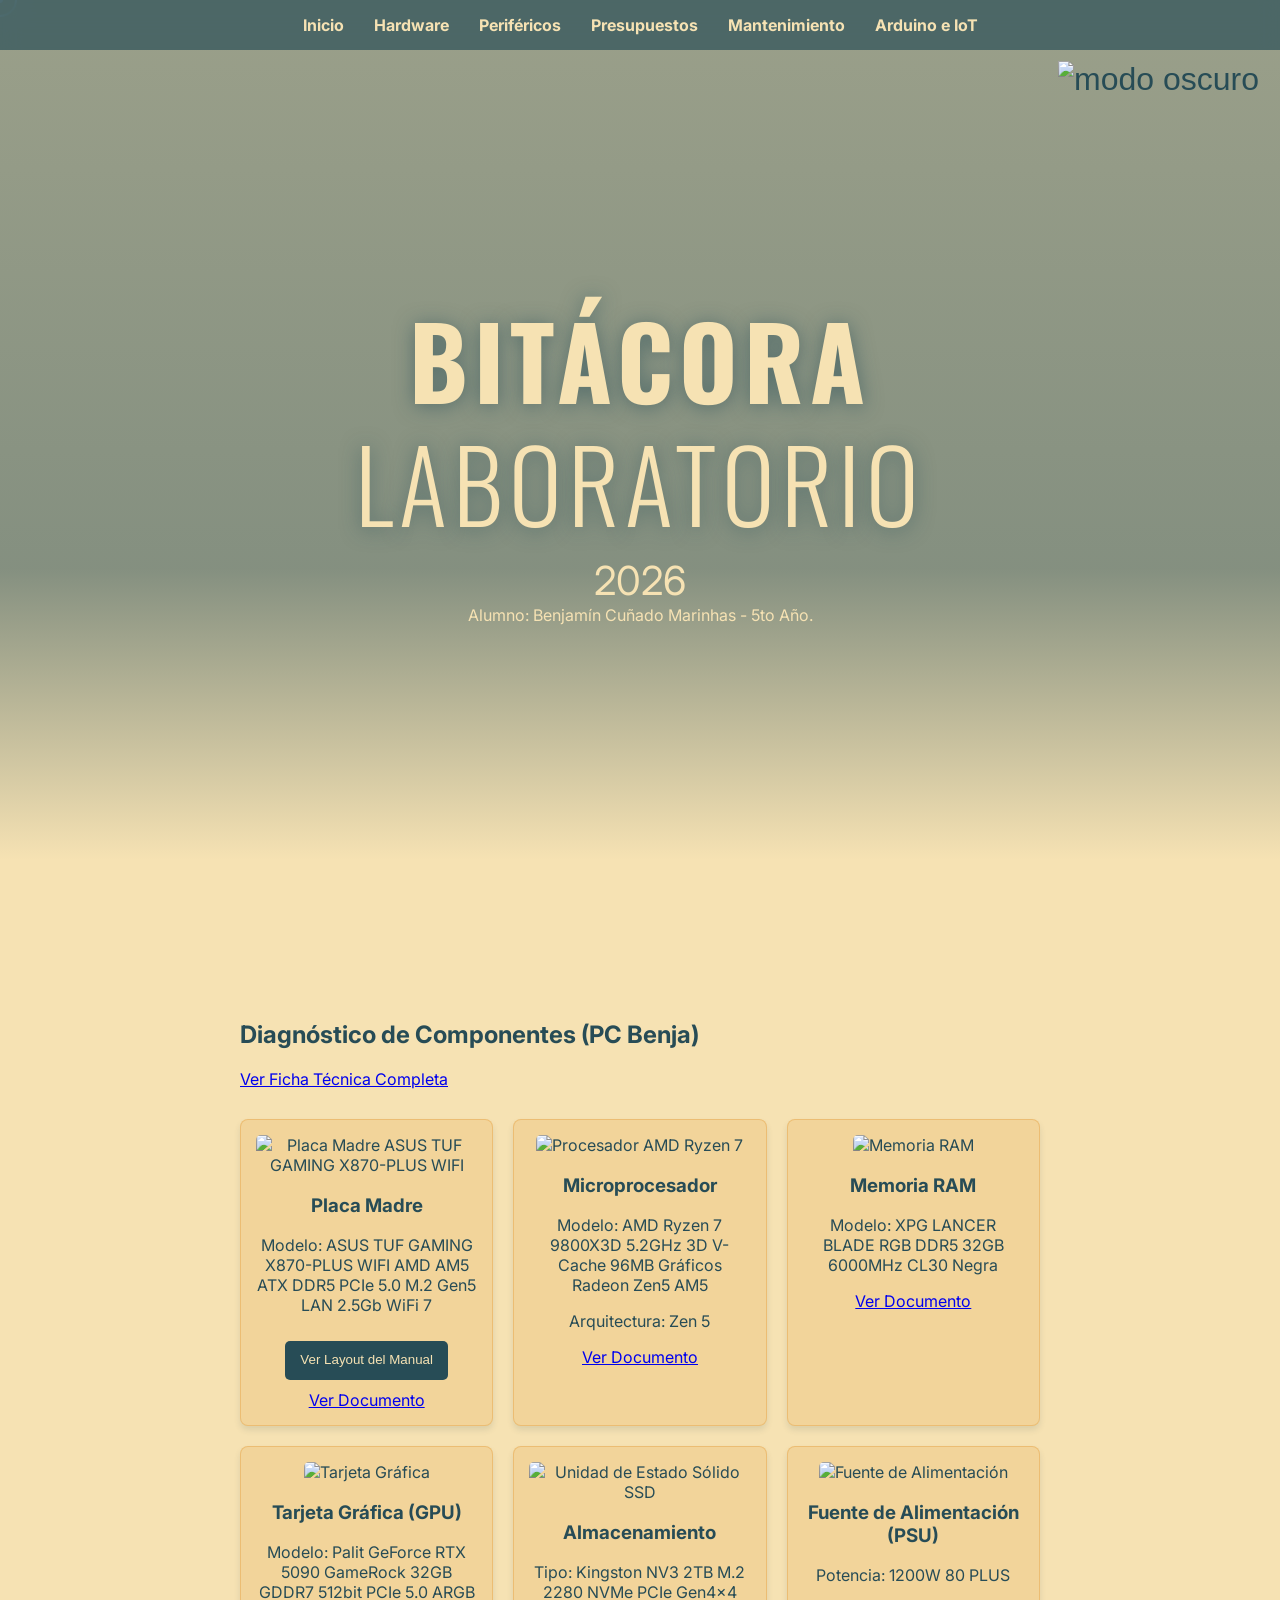
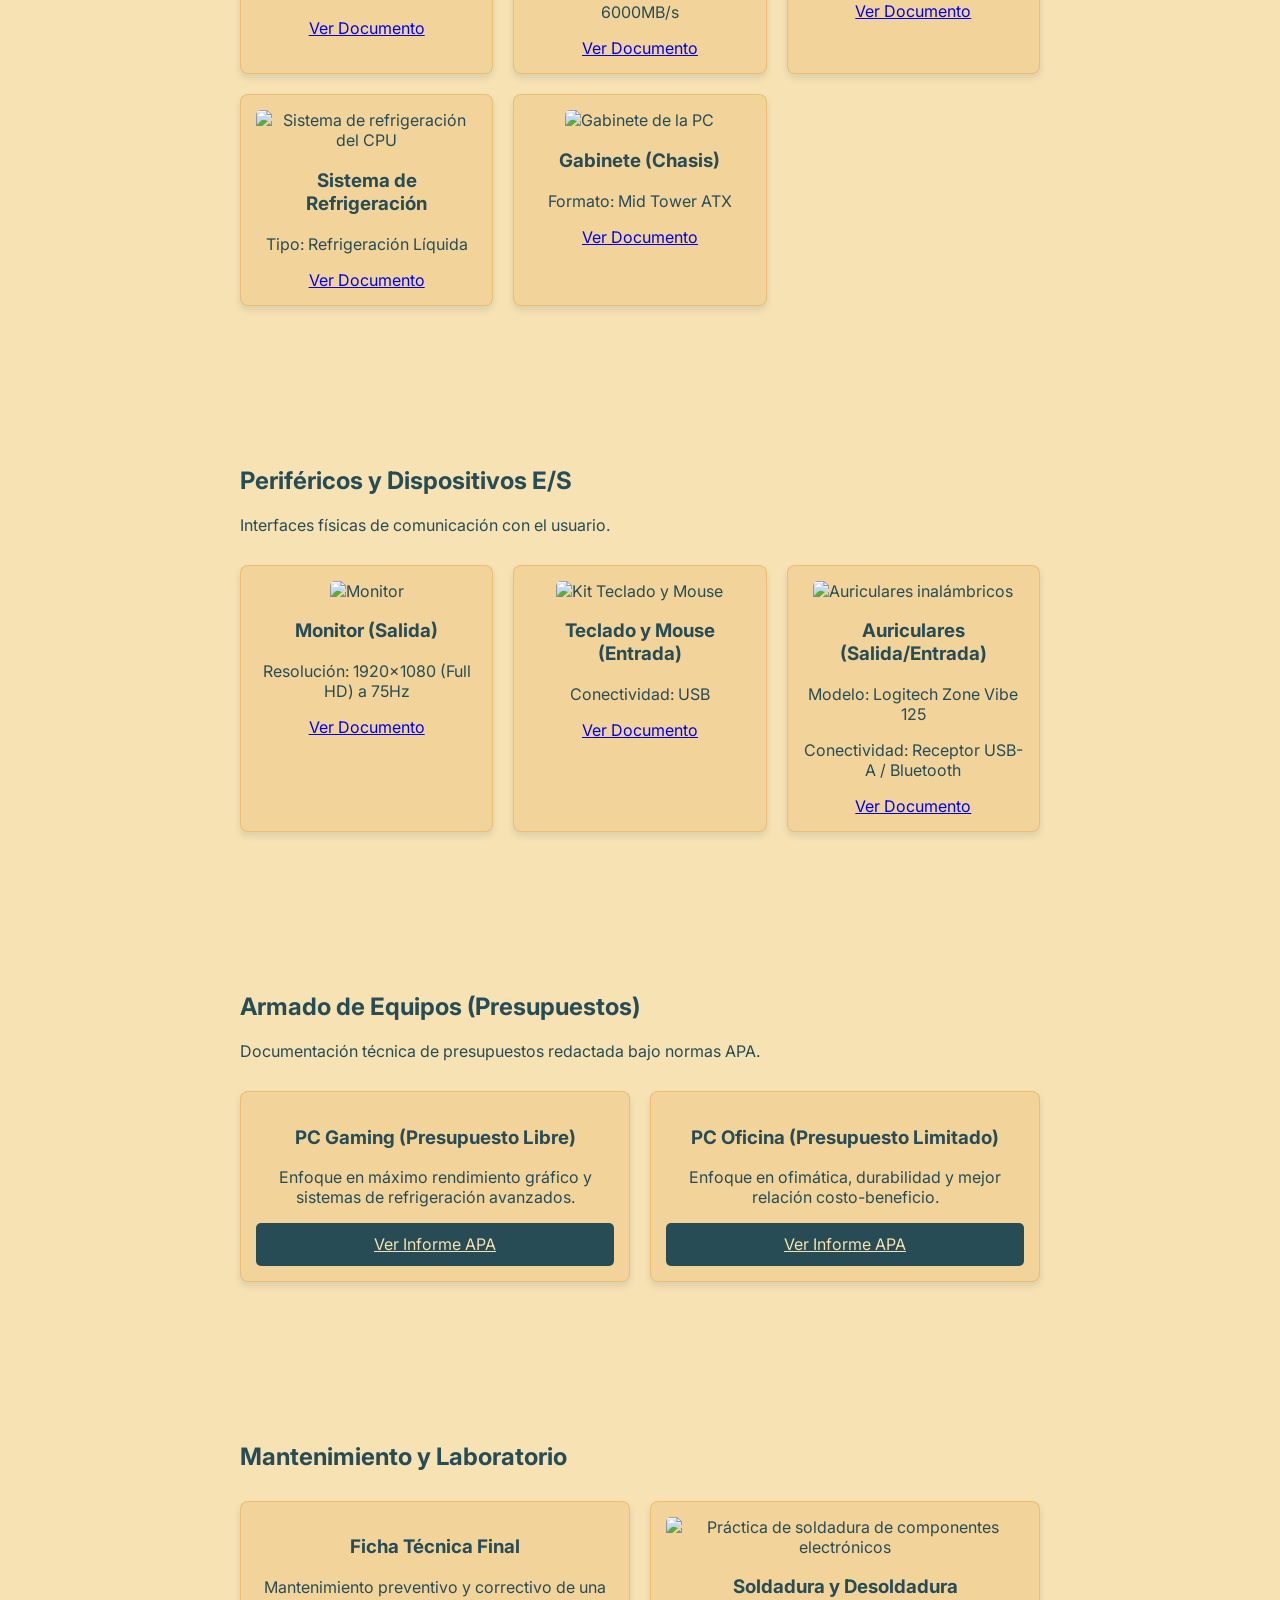
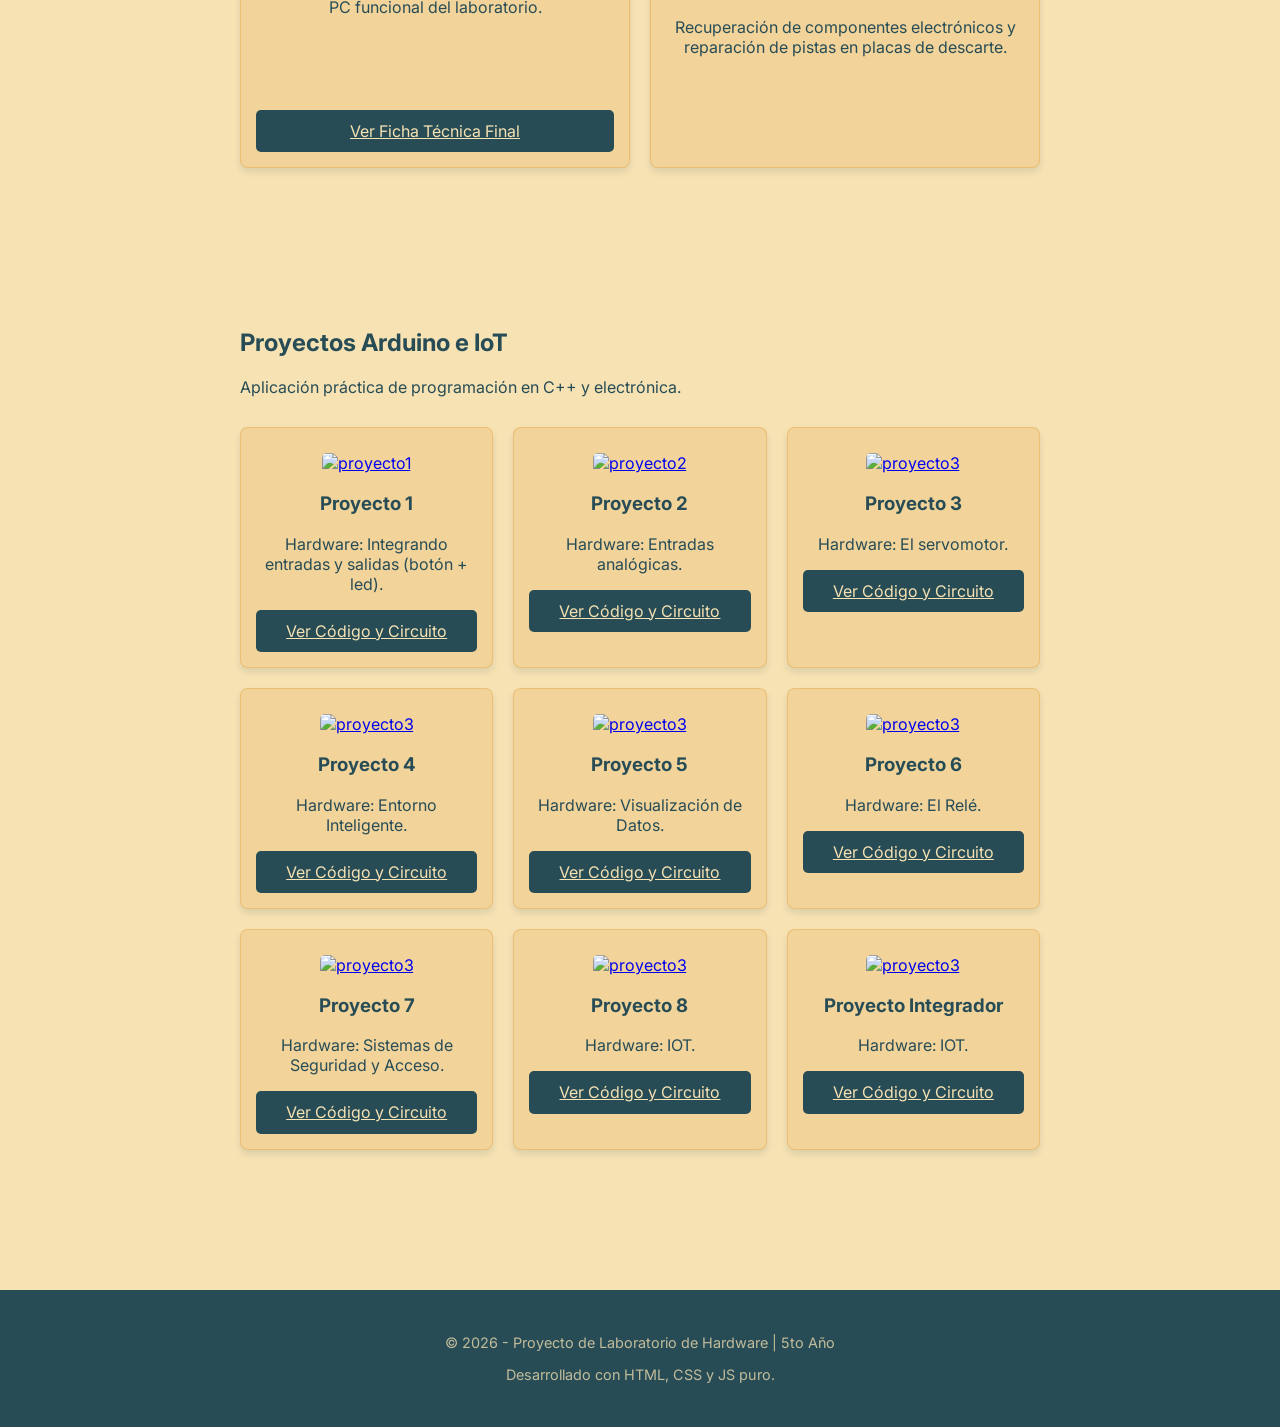
==== commit 67055664: "Actualización del sitio web" ====
--- a/index.html
+++ b/index.html
@@ -251,6 +251,13 @@
 <a href="https://wokwi.com/projects/472177492828246017" target="_blank" class="boton-accion">Ver Código y Circuito</a>
 </div>
 
+<div class="tarjeta">
+<a href="https://drive.google.com/file/d/16Xxc4SxGBGGqsqNvv35mLex6j_8COSA-/view?usp=sharing" target="_blank"><img src="images/proyecto8_fisico.png" alt="proyecto3"></a>
+<h3>Proyecto Integrador</h3>
+<p>Hardware: IOT.</p>
+<a href="https://wokwi.com/projects/472177492828246017" target="_blank" class="boton-accion">Ver Código y Circuito</a>
+</div>
+
 </div>
 
 </section>
--- a/styles/style.css
+++ b/styles/style.css
@@ -4,18 +4,20 @@
     font-family: 'Inter', sans-serif; 
     .titulo-principal,
     .titulo-secundario {
-    font-family: 'Oswald', sans-serif;
-    }
-    background-color: #FFF2D8;
+        font-family: 'Oswald', sans-serif;
+    }
+    background-color: #F6E2B3;
+    color: #274C56;
     margin: 0; /* Elimina el margen blanco que los navegadores ponen por defecto */
     transition: background-color 0.3s, color 0.3s; /* Prepara el terreno para un cambio de tema suave */
 }
 
 nav {
-    background-color: #FFF2D8; /* Color de fondo del menú (azul muy oscuro para contrastar) */
-    padding: 15px; /* Genera espacio interno para que el menú no quede apretado */
-    position: sticky; /* Hace que el menú se quede "pegado" al hacer scroll hacia abajo */
-    top: 0; /* Se fija exactamente en el borde superior de la pantalla */
+    background-color: #274C56;
+    padding: 15px;
+    position: sticky;
+    top: 0;
+    z-index: 10000;
 }
 
 nav ul {
@@ -28,7 +30,7 @@
 }
 
 nav a {
-    color: #FFF2D8; /* Color del texto del link a blanco para que resalte */
+    color: #F6E2B3; /* Color del texto del link para que resalte sobre el nav oscuro */
     text-decoration: none; /* Quita la línea azul subrayada */
     font-weight: bold; /* Pone el texto en negrita */
 }
@@ -36,29 +38,29 @@
 main {
     max-width: 800px; /* Limita el ancho en monitores grandes a 800 píxeles */
     margin: 0 auto; /* Centra el bloque: 0 margen arriba/abajo, 'auto' a los costados */
-    padding: 20px; /* Da un espacio interior para que el texto no toque los bordes */
-    
+    padding: 0 20px 20px 20px; /* Se quitó el espacio de arriba (0) para eliminar la línea crema */
 }
 
 /* Selecciona cada división temática (Inicio, Componentes, etc.) */
 section {
-    /* ELIMINAMOS EL min-height: 80vh; QUE GENERABA EL ESPACIO GIGANTE */
-    
     /* Espacio arriba para que el menú pegajoso no tape los títulos al hacer clic */
     padding-top: 80px; 
     
     /* Espacio razonable y prolijo hacia abajo para separar las secciones */
     margin-bottom: 60px; 
 }
+
 /* Centra el texto y el ícono solo en la sección de presentación */
 #inicio {
     text-align: center;
     margin-top: 20px;
+    padding-top: 0 !important;
+    margin-top: 0 !important;
 }
 
 /* Le da un poco de color al ícono para que no quede negro básico */
 #inicio svg {
-    color: #132d57; /* Azul moderno */
+    color: #274C56; /* Azul de la paleta */
     margin-top: 15px;
 }
 
@@ -70,12 +72,12 @@
 }
 
 .tarjeta {
-    background-color: #EAD7BB; /* Fondo blanco para que la tarjeta resalte */
-    border: 1px solid #ddcbb1; /* Un borde gris muy sutil para delimitar la caja */
+    background-color: #F2D49A; /* Tono cálido derivado de la paleta para resaltar sobre el fondo */
+    border: 1px solid rgba(231, 168, 78, 0.5); /* Borde sutil en tono dorado de la paleta */
     border-radius: 8px; /* Redondea las esquinas de la caja */
     padding: 15px; /* Espacio interno para que el texto y la foto no toquen los bordes */
     text-align: center; /* Centra el texto y el botón dentro de la tarjeta */
-    box-shadow: 0 4px 6px #1b1e220d; /* Genera una sombra para dar efecto de profundidad */
+    box-shadow: 0 4px 6px rgba(39, 76, 86, 0.12); /* Sombra sutil con tinte azul de la paleta */
 }
 
 .tarjeta img {    
@@ -86,8 +88,8 @@
 }
 
 .boton-accion {
-    background-color: #113946; /* Color de fondo azul moderno */
-    color: #FFF2D8; /* Texto en blanco para contrastar */
+    background-color: #274C56; /* Azul oscuro de la paleta */
+    color: #F6E2B3; /* Texto en tono crema para contrastar */
     border: none; /* Quita el borde estándar de los navegadores */
     padding: 10px 15px; /* Relleno interno del botón */
     border-radius: 5px; /* Redondea las esquinas del botón */
@@ -102,6 +104,7 @@
     display: block;
     margin-top: 10px;
 }
+
 dialog {
     border: none; /* Quita el borde por defecto */
     border-radius: 10px; /* Redondea la ventana */
@@ -111,14 +114,15 @@
 }
 
 dialog::backdrop {
-    background-color: rgba(0, 0, 0, 0.7); /* Oscurece el fondo de la página al abrirse */
-}
+    background-color: rgba(39, 76, 86, 0.75); /* Oscurece el fondo de la página al abrirse, con tinte de la paleta */
+}
+
 /* --- ETAPA 6: TOQUES FINALES (FOOTER, ANIMACIONES Y RESPONSIVE) --- */
 
 /* 1. DISEÑO DEL FOOTER */
 footer {
-    background-color: #113946;
-    color: #516b74;
+    background-color: #274C56;
+    color: rgba(246, 226, 179, 0.75);
     text-align: center;
     padding: 30px 20px;
     margin-top: 60px; /* Lo separa del contenido principal */
@@ -126,18 +130,13 @@
 }
 
 /* 2. MICRO-ANIMACIONES (EFECTO ANTIGRAVEDAD) */
-/* Seleccionamos las tarjetas e indicamos que cualquier cambio debe ser fluido (0.3 segundos) */
 .tarjeta {
     transition: transform 0.3s ease, box-shadow 0.3s ease;
 }
 
-/* Pseudo-clase ':hover' (detecta cuando el puntero del mouse pasa por encima) */
 .tarjeta:hover {
-    /* translateY(-10px) levanta la tarjeta 10 píxeles hacia arriba simulando flotar */
     transform: translateY(-10px);
-    
-    /* Aumentamos la sombra debajo para reforzar el efecto 3D de que se separó del fondo */
-    box-shadow: 0 15px 30px rgba(0,0,0,0.15);
+    box-shadow: 0 15px 30px rgba(39, 76, 86, 0.2);
 }
 
 .boton-accion {
@@ -145,22 +144,18 @@
 }
 
 .boton-accion:hover {
-    background-color: #274d5a; /* Azul más oscuro al pasar el mouse */
+    background-color: #3E8E7E; /* Verde azulado de la paleta al pasar el mouse */
     transform: scale(1.05); /* El botón "late" o crece un 5% */
 }
 
 /* 3. MEDIA QUERIES (PUNTOS DE RUPTURA PARA CELULARES) */
-/* Todo el código dentro de esta regla SOLO se ejecutará si la pantalla mide 600px de ancho o menos */
 @media screen and (max-width: 600px) {
-    
-    /* Modificamos el menú para que los botones se apilen en vertical en vez de estar en fila */
     nav ul {
         flex-direction: column;
         align-items: center;
         gap: 15px; /* Reducimos el espacio entre botones */
     }
 
-    /* Achicamos los títulos principales para que no se desborden de la pantalla del celular */
     h1 {
         font-size: 1.5rem;
     }
@@ -169,24 +164,23 @@
         font-size: 1.2rem;
     }
 
-    /* Reducimos el relleno interno de la ventana modal para ganar espacio */
     dialog {
         padding: 15px;
         width: 95%; /* Aprovechamos casi todo el ancho de la pantallita */
     }
 }
-/* --- ETAPA 7: MODO OSCURO Y BOTÓN FLOTANTE --- */
+
+/* --- ETAPA 7: MODO OSCURO (NUEVA PALETA ARMONIZADA) --- */
 
 .interruptor-tema {
     position: fixed;
     top: 60px;
     right: 15px;
     z-index: 1000;
-    
     background: transparent;
     border: none;
     font-size: 2rem;
-    color: #334155;
+    color: #274C56;
     cursor: pointer;
     transition: transform 0.2s ease, color 0.3s ease;
 }
@@ -195,134 +189,157 @@
     transform: scale(1.1) rotate(10deg); 
 }
 
+/* Fondo principal oscuro derivado del azul petróleo */
 body.modo-oscuro {
-    background-color: #2C3930;
-    color: #DCD7C9;
+    background-color: #18282E;
+    color: #F6E2B3;
 }
 
 body.modo-oscuro .interruptor-tema {
-    color: #151411;
-}
-
+    color: #F6E2B3;
+}
+
+/* Tarjetas y ventanas en azul slate oscuro con borde dorado sutil */
 body.modo-oscuro .tarjeta {
-    background-color: #3F4F44;
-    border: 1px solid #37453b;
-    color: #f8fafc;
+    background-color: #213840;
+    border: 1px solid rgba(231, 168, 78, 0.3);
+    color: #F6E2B3;
 }
 
 body.modo-oscuro dialog {
-    background-color: #3b281e;
-    color: #f8fafc;
-}
-
+    background-color: #213840;
+    color: #F6E2B3;
+}
+
+/* Enlaces destacados en dorado cálido */
 body.modo-oscuro a {
-    color: #dcc9c9;
-}
-
-/*base de datos*/
+    color: #E7A84E;
+}
+
+/* base de datos */
 .BasedeDatos {
     text-align: center; 
     margin-top: 40px; 
     padding: 25px; 
-    background-color: #f3d5d0; /* Color gris clarito elegante para el modo día */
+    background-color: #F2D49A; /* Tono cálido de la paleta para el modo día */
     border-radius: 8px; /* Bordes redondeados acordes al resto del sitio */
     transition: background-color 0.3s, color 0.3s; /* Transición suave para el cambio de tema */
 }
 
-/* Regla para que la caja se oscurezca cuando activamos el Modo Oscuro */
 body.modo-oscuro .BasedeDatos {
-    background-color: #1e293b; /* Fondo azul noche profundo */
-    border: 1px solid #334155; /* Borde sutil para que no se pierda en el fondo oscuro */
-}
+    background-color: #213840;
+    border: 1px solid rgba(231, 168, 78, 0.3);
+}
+
 /* --- ETAPA 9: ESTILOS DE LA CAJA DESTACADA (MANTENIMIENTO) --- */
 
 .caja-destacada {
     text-align: center; 
     margin-top: 40px; 
     padding: 25px; 
-    background-color: #f3d5d0; /* Color gris clarito elegante para el modo día */
+    background-color: #F2D49A; /* Tono cálido de la paleta para el modo día */
     border-radius: 8px; /* Bordes redondeados acordes al resto del sitio */
     transition: background-color 0.3s, color 0.3s; /* Transición suave para el cambio de tema */
 }
 
-/* Regla para que la caja se oscurezca cuando activamos el Modo Oscuro */
 body.modo-oscuro .caja-destacada {
-    background-color: #1e293b; /* Fondo azul noche profundo */
-    border: 1px solid #334155; /* Borde sutil para que no se pierda en el fondo oscuro */
+    background-color: #213840;
+    border: 1px solid rgba(231, 168, 78, 0.3);
 }
 
 /* --- ETAPA 10: ESTÉTICA DEL SEGUIDOR DE CURSOR --- */
-/* Puntito del centro */
 #cursor-dot {
     position: fixed;
     width: 6px;
     height: 6px;
     background-color: white;
     border-radius: 50%;
-    
     pointer-events: none;
     z-index: 9999;
-
     transform: translate(-50%, -50%);
 }
 
-/* Círculo exterior (el seguidor) */
 #cursor-outline {
     position: fixed;
     width: 30px;
     height: 30px;
-    border: 2px solid white; /* SOLO BORDE */
+    border: 2px solid white;
     border-radius: 50%;
-    
     pointer-events: none;
     z-index: 9998;
-
     transform: translate(-50%, -50%);
-    
-    transition: all 0.15s ease-out; /* efecto suave */
+    transition: all 0.15s ease-out;
 }
 
 /* --- ETAPA 11: GLASSMORPHISM Y SCROLLBAR --- */
 
-/* Modificamos el menú para que parezca de cristal (tipo Windows 11 o macOS) */
 nav {
-    background-color: rgba(30, 41, 59, 0.8) !important; /* Azul oscuro con 80% de opacidad */
-    backdrop-filter: blur(10px); /* Pide a la tarjeta gráfica que desenfoque lo que pasa por detrás */
-    -webkit-backdrop-filter: blur(10px); /* Soporte para navegadores basados en Safari */
-}
-
-/* Personalización del Scrollbar (Barra de desplazamiento) */
+    background-color: rgba(39, 76, 86, 0.82) !important;
+    backdrop-filter: blur(10px);
+    -webkit-backdrop-filter: blur(10px);
+}
+
 ::-webkit-scrollbar {
-    width: 10px; /* Ancho de la barra */
+    width: 10px;
 }
 
 ::-webkit-scrollbar-track {
-    background: #f1f5f9; /* Color de la pista o "carril" */
+    background: #F6E2B3;
 }
 
 ::-webkit-scrollbar-thumb {
-    background: #28293e; /* Color azul moderno para la barrita móvil */
-    border-radius: 5px; /* Bordes redondeados */
+    background: #274C56;
+    border-radius: 5px;
 }
 
 ::-webkit-scrollbar-thumb:hover {
-    background: #3a3b59/* Azul más oscuro al pasar el mouse */
-}
-
-#inicio {
-    padding-top: 0 !important;
-    margin-top: 0 !important;
+    background: #3E8E7E;
 }
 
 /* HERO */
 .hero {
+    position: relative;
+    width: 100vw;
     height: 90vh;
+    margin-left: calc(50% - 50vw);
     display: flex;
     flex-direction: column;
     justify-content: center;
     align-items: center;
-    
     text-align: center;
+    overflow: hidden;
+    color: #F6E2B3;
+    background-image: url('../images/hero-olas.jpg');
+    background-size: cover;
+    background-position: center;
+}
+
+.hero::before {
+    content: "";
+    position: absolute;
+    inset: 0;
+    background: linear-gradient(
+        to bottom,
+        rgba(39, 76, 86, 0.45) 0%,
+        rgba(39, 76, 86, 0.55) 64%,
+        #F6E2B3 100%
+    );
+    z-index: 1;
+}
+
+.hero > * {
+    position: relative;
+    z-index: 2;
+}
+
+/* Degradado de la sección Hero hacia el fondo azul petróleo del modo oscuro */
+body.modo-oscuro .hero::before {
+    background: linear-gradient(
+        to bottom,
+        rgba(24, 40, 46, 0.45) 0%,
+        rgba(24, 40, 46, 0.65) 64%,
+        #18282E 100%
+    );
 }
 
 /* TITULOS */
@@ -332,6 +349,7 @@
     letter-spacing: 6px;
     margin: 0;
     margin-bottom: -25px;
+    text-shadow: 0 2px 20px rgba(39, 76, 86, 0.55);
 }
 
 .titulo-secundario {
@@ -339,6 +357,7 @@
     font-weight: 300;
     letter-spacing: 6px;
     margin: 0;
+    text-shadow: 0 2px 20px rgba(39, 76, 86, 0.55);
 }
 
 /* SUB */
